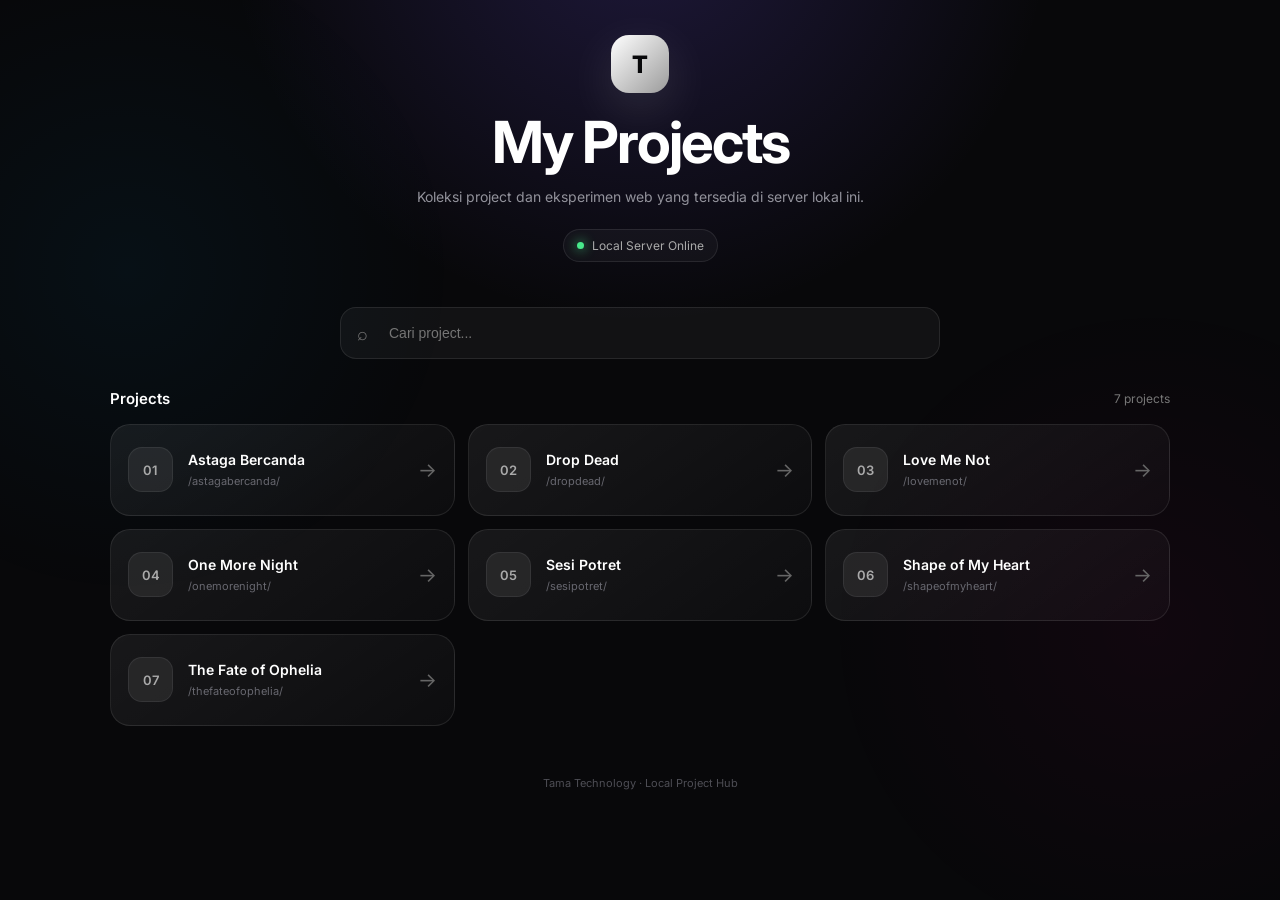
==== index.html @ e03304a5 "first" ====
<!DOCTYPE html>
<html lang="id">
<head>
  <meta charset="UTF-8">
  <meta name="viewport" content="width=device-width, initial-scale=1.0">

  <title>Tama Projects</title>

  <meta name="theme-color" content="#08080a">

  <style>
    @import url('https://fonts.googleapis.com/css2?family=Inter:wght@400;500;600;700;800&display=swap');

    * {
      margin: 0;
      padding: 0;
      box-sizing: border-box;
    }

    :root {
      --bg: #08080a;
      --card: rgba(255,255,255,.055);
      --border: rgba(255,255,255,.09);
      --text: #fff;
      --muted: #92929b;
    }

    body {
      min-height: 100vh;
      font-family: "Inter", sans-serif;
      color: var(--text);
      background:
        radial-gradient(
          circle at 50% -10%,
          rgba(120, 90, 255, .20),
          transparent 35%
        ),
        var(--bg);
      overflow-x: hidden;
    }

    /* Ambient background */
    body::before {
      content: "";
      position: fixed;
      inset: 0;
      pointer-events: none;
      background:
        radial-gradient(
          circle at 10% 30%,
          rgba(0, 180, 255, .05),
          transparent 25%
        ),
        radial-gradient(
          circle at 90% 70%,
          rgba(255, 0, 150, .04),
          transparent 25%
        );
      z-index: -1;
    }

    .container {
      width: min(1100px, 100%);
      margin: auto;
      padding: 35px 20px 50px;
    }

    /* Header */
    header {
      text-align: center;
      margin-bottom: 45px;
      animation: fadeUp .7s ease both;
    }

    .logo {
      width: 58px;
      height: 58px;
      margin: 0 auto 20px;

      display: grid;
      place-items: center;

      border-radius: 18px;

      background:
        linear-gradient(
          135deg,
          #ffffff,
          #9b9b9b
        );

      color: #08080a;

      font-size: 24px;
      font-weight: 800;

      box-shadow:
        0 15px 50px rgba(255,255,255,.12);
    }

    h1 {
      font-size: clamp(32px, 7vw, 58px);
      letter-spacing: -2px;
      line-height: 1;
      margin-bottom: 14px;
    }

    .subtitle {
      color: var(--muted);
      font-size: 14px;
      line-height: 1.7;
    }

    .status {
      display: inline-flex;
      align-items: center;
      gap: 8px;

      margin-top: 20px;
      padding: 8px 13px;

      border: 1px solid var(--border);
      border-radius: 100px;

      background: rgba(255,255,255,.035);

      color: #aaa;
      font-size: 12px;
    }

    .status-dot {
      width: 7px;
      height: 7px;
      border-radius: 50%;
      background: #48e88b;
      box-shadow: 0 0 12px #48e88b;
    }

    /* Search */
    .search-wrapper {
      max-width: 600px;
      margin: 0 auto 30px;
      animation: fadeUp .7s .1s ease both;
    }

    .search {
      width: 100%;
      height: 52px;

      border: 1px solid var(--border);
      border-radius: 16px;

      outline: none;

      padding: 0 18px 0 48px;

      color: white;
      background: rgba(255,255,255,.045);

      font-size: 14px;

      transition: .25s;
    }

    .search:focus {
      border-color: rgba(255,255,255,.25);
      background: rgba(255,255,255,.065);
      box-shadow: 0 0 30px rgba(255,255,255,.04);
    }

    .search-box {
      position: relative;
    }

    .search-icon {
      position: absolute;
      left: 17px;
      top: 50%;
      transform: translateY(-50%);

      color: #777;
      font-size: 18px;
    }

    /* Projects */
    .section-title {
      display: flex;
      align-items: center;
      justify-content: space-between;

      margin-bottom: 16px;

      animation: fadeUp .7s .15s ease both;
    }

    .section-title h2 {
      font-size: 15px;
      font-weight: 600;
    }

    .count {
      color: #777;
      font-size: 12px;
    }

    .projects {
      display: grid;
      grid-template-columns: repeat(2, 1fr);
      gap: 13px;
    }

    .project {
      position: relative;

      display: flex;
      align-items: center;
      gap: 15px;

      padding: 17px;

      min-height: 92px;

      text-decoration: none;
      color: white;

      border: 1px solid var(--border);
      border-radius: 20px;

      background:
        linear-gradient(
          145deg,
          rgba(255,255,255,.065),
          rgba(255,255,255,.025)
        );

      overflow: hidden;

      transition:
        transform .25s ease,
        border-color .25s ease,
        background .25s ease,
        box-shadow .25s ease;

      animation: fadeUp .6s ease both;
    }

    .project::before {
      content: "";

      position: absolute;
      inset: 0;

      background:
        radial-gradient(
          circle at 0% 0%,
          rgba(255,255,255,.09),
          transparent 35%
        );

      opacity: 0;
      transition: .3s;
    }

    .project:hover {
      transform: translateY(-4px);

      border-color: rgba(255,255,255,.2);

      background:
        linear-gradient(
          145deg,
          rgba(255,255,255,.09),
          rgba(255,255,255,.04)
        );

      box-shadow:
        0 15px 40px rgba(0,0,0,.35);
    }

    .project:hover::before {
      opacity: 1;
    }

    .project:active {
      transform: scale(.98);
    }

    .number {
      position: relative;
      z-index: 1;

      min-width: 45px;
      height: 45px;

      display: grid;
      place-items: center;

      border-radius: 14px;

      background: rgba(255,255,255,.07);
      border: 1px solid rgba(255,255,255,.07);

      color: #aaa;

      font-size: 13px;
      font-weight: 600;
    }

    .info {
      position: relative;
      z-index: 1;

      min-width: 0;
      flex: 1;
    }

    .name {
      font-size: 14px;
      font-weight: 600;

      white-space: nowrap;
      overflow: hidden;
      text-overflow: ellipsis;

      margin-bottom: 6px;
    }

    .path {
      color: #686870;
      font-size: 11px;
    }

    .arrow {
      position: relative;
      z-index: 1;

      color: #666;
      font-size: 20px;

      transition: .25s;
    }

    .project:hover .arrow {
      color: white;
      transform: translateX(4px);
    }

    /* Empty */
    .empty {
      display: none;
      text-align: center;
      padding: 50px 20px;
      color: #666;
      font-size: 14px;
    }

    /* Footer */
    footer {
      text-align: center;
      margin-top: 50px;
      color: #4e4e55;
      font-size: 11px;
    }

    /* Animation */
    @keyframes fadeUp {
      from {
        opacity: 0;
        transform: translateY(15px);
      }

      to {
        opacity: 1;
        transform: translateY(0);
      }
    }

    /* Mobile */
    @media (max-width: 600px) {

      .container {
        padding: 28px 15px 40px;
      }

      header {
        margin-bottom: 32px;
      }

      h1 {
        letter-spacing: -1.5px;
      }

      .projects {
        grid-template-columns: 1fr;
      }

      .project {
        min-height: 84px;
      }
    }

    /* Desktop */
    @media (min-width: 900px) {
      .projects {
        grid-template-columns: repeat(3, 1fr);
      }
    }
  </style>
</head>

<body>

  <main class="container">

    <header>

      <div class="logo">
        T
      </div>

      <h1>My Projects</h1>

      <p class="subtitle">
        Koleksi project dan eksperimen web yang tersedia
        di server lokal ini.
      </p>

      <div class="status">
        <span class="status-dot"></span>
        Local Server Online
      </div>

    </header>


    <div class="search-wrapper">

      <div class="search-box">

        <span class="search-icon">⌕</span>

        <input
          id="search"
          class="search"
          type="search"
          placeholder="Cari project..."
          autocomplete="off"
        >

      </div>

    </div>


    <div class="section-title">

      <h2>Projects</h2>

      <span
        id="count"
        class="count"
      >
        7 projects
      </span>

    </div>


    <section
      id="projects"
      class="projects"
    >

      <a
        class="project"
        href="./astagabercanda/"
        data-name="astagabercanda"
      >
        <div class="number">01</div>

        <div class="info">
          <div class="name">
            Astaga Bercanda
          </div>

          <div class="path">
            /astagabercanda/
          </div>
        </div>

        <div class="arrow">
          →
        </div>
      </a>


      <a
        class="project"
        href="./dropdead/"
        data-name="dropdead"
      >
        <div class="number">02</div>

        <div class="info">
          <div class="name">
            Drop Dead
          </div>

          <div class="path">
            /dropdead/
          </div>
        </div>

        <div class="arrow">
          →
        </div>
      </a>


      <a
        class="project"
        href="./lovemenot/"
        data-name="lovemenot"
      >
        <div class="number">03</div>

        <div class="info">
          <div class="name">
            Love Me Not
          </div>

          <div class="path">
            /lovemenot/
          </div>
        </div>

        <div class="arrow">
          →
        </div>
      </a>


      <a
        class="project"
        href="./onemorenight/"
        data-name="onemorenight"
      >
        <div class="number">04</div>

        <div class="info">
          <div class="name">
            One More Night
          </div>

          <div class="path">
            /onemorenight/
          </div>
        </div>

        <div class="arrow">
          →
        </div>
      </a>


      <a
        class="project"
        href="./sesipotret/"
        data-name="sesipotret"
      >
        <div class="number">05</div>

        <div class="info">
          <div class="name">
            Sesi Potret
          </div>

          <div class="path">
            /sesipotret/
          </div>
        </div>

        <div class="arrow">
          →
        </div>
      </a>


      <a
        class="project"
        href="./shapeofmyheart/"
        data-name="shapeofmyheart"
      >
        <div class="number">06</div>

        <div class="info">
          <div class="name">
            Shape of My Heart
          </div>

          <div class="path">
            /shapeofmyheart/
          </div>
        </div>

        <div class="arrow">
          →
        </div>
      </a>


      <a
        class="project"
        href="./thefateofophelia/"
        data-name="thefateofophelia"
      >
        <div class="number">07</div>

        <div class="info">
          <div class="name">
            The Fate of Ophelia
          </div>

          <div class="path">
            /thefateofophelia/
          </div>
        </div>

        <div class="arrow">
          →
        </div>
      </a>

    </section>


    <div
      id="empty"
      class="empty"
    >
      Project tidak ditemukan.
    </div>


    <footer>
      Tama Technology · Local Project Hub
    </footer>

  </main>


  <script>
    const search = document.getElementById("search");
    const projects = [...document.querySelectorAll(".project")];
    const count = document.getElementById("count");
    const empty = document.getElementById("empty");

    search.addEventListener("input", () => {

      const keyword = search.value
        .toLowerCase()
        .trim();

      let visible = 0;

      projects.forEach(project => {

        const name =
          project.dataset.name.toLowerCase();

        const show =
          name.includes(keyword);

        project.style.display =
          show ? "flex" : "none";

        if (show) visible++;

      });

      count.textContent =
        `${visible} project${visible !== 1 ? "s" : ""}`;

      empty.style.display =
        visible === 0 ? "block" : "none";

    });
  </script>

</body>
</html>
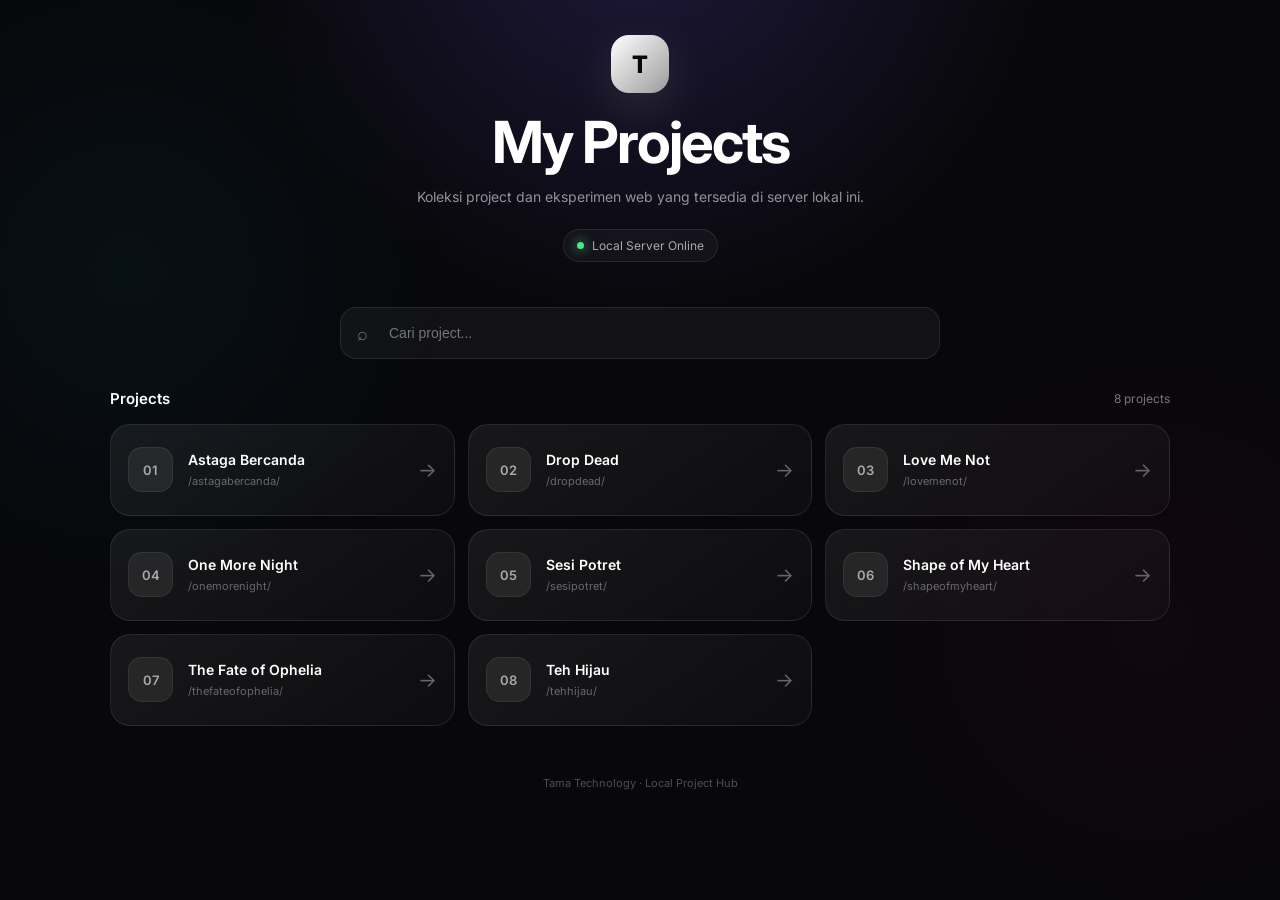
==== commit cd0c56e4: "add 1 song" ====
--- a/index.html
+++ b/index.html
@@ -460,7 +460,7 @@
         id="count"
         class="count"
       >
-        7 projects
+        8 projects
       </span>
 
     </div>
@@ -631,6 +631,28 @@
         </div>
       </a>
 
+     <a
+       class="project"
+       href="./tehhijau/"
+       data-name="tehhijau"
+     >
+        <div class="number">08</div>
+
+        <div class="info">
+          <div class="name">
+            Teh Hijau
+          </div>
+
+          <div class="path">
+            /tehhijau/
+          </div>
+        </div>
+
+        <div class="arrow">
+          →
+        </div>
+      </a>
+
     </section>
 
 
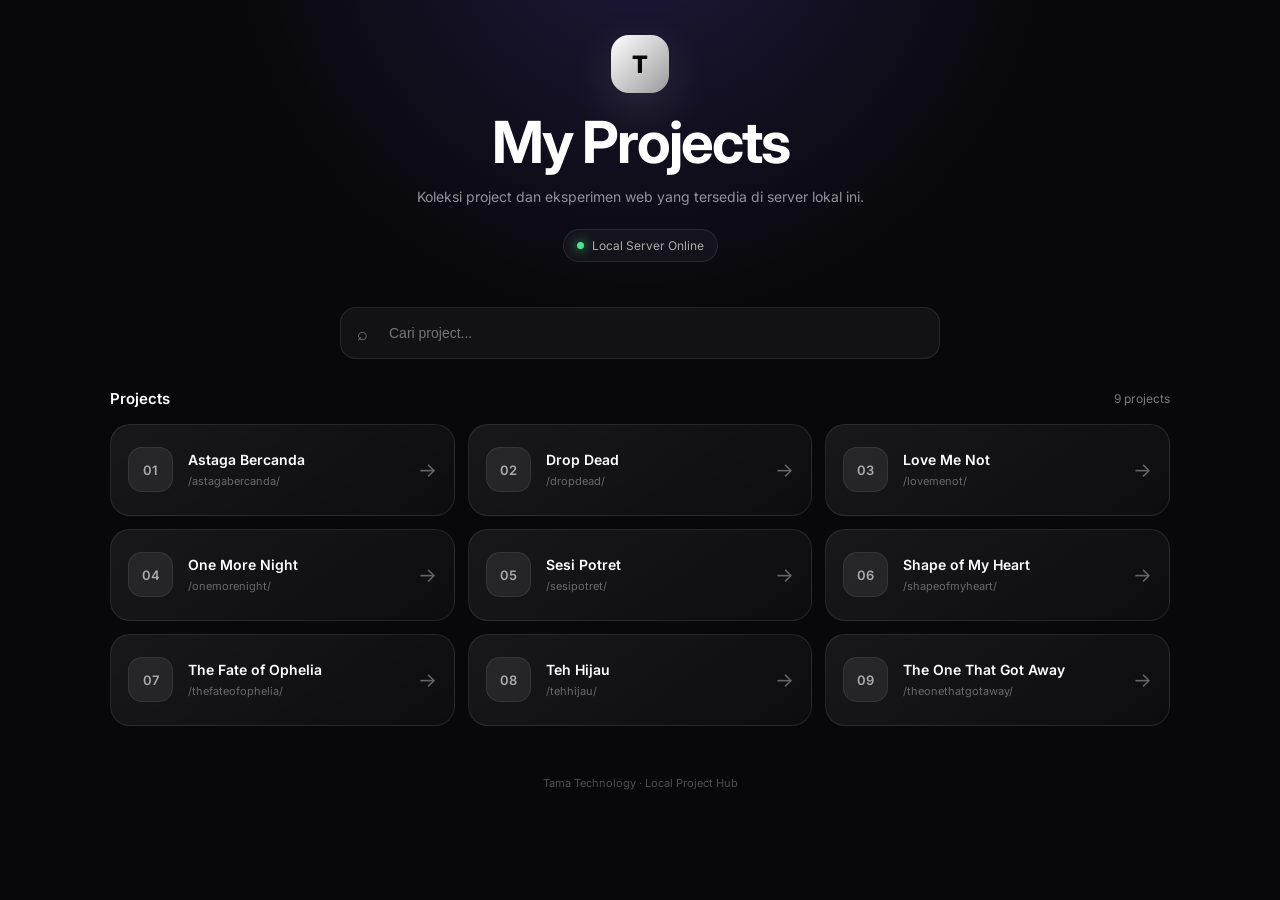
==== commit e116417a: "updat" ====
--- a/index.html
+++ b/index.html
@@ -42,8 +42,8 @@
     /* Ambient background */
     body::before {
       content: "";
-      position: fixed;
-      inset: 0;
+ 0     position: fixed;
+0      inset: 0;
       pointer-events: none;
       background:
         radial-gradient(
@@ -460,7 +460,7 @@
         id="count"
         class="count"
       >
-        8 projects
+        9 projects
       </span>
 
     </div>
@@ -653,6 +653,30 @@
         </div>
       </a>
 
+     <a
+       class="project"
+       href="./theonethatgotaway/"
+       data-name="theonethatgotaway"
+     >
+        <div class="number">09</div>
+
+        <div class="info">
+          <div class="name">
+            The One That Got Away
+          </div>
+
+          <div class="path">
+            /theonethatgotaway/
+          </div>
+        </div>
+
+        <div class="arrow">
+          →
+        </div>
+      </a>
+
+
+
     </section>
 
 
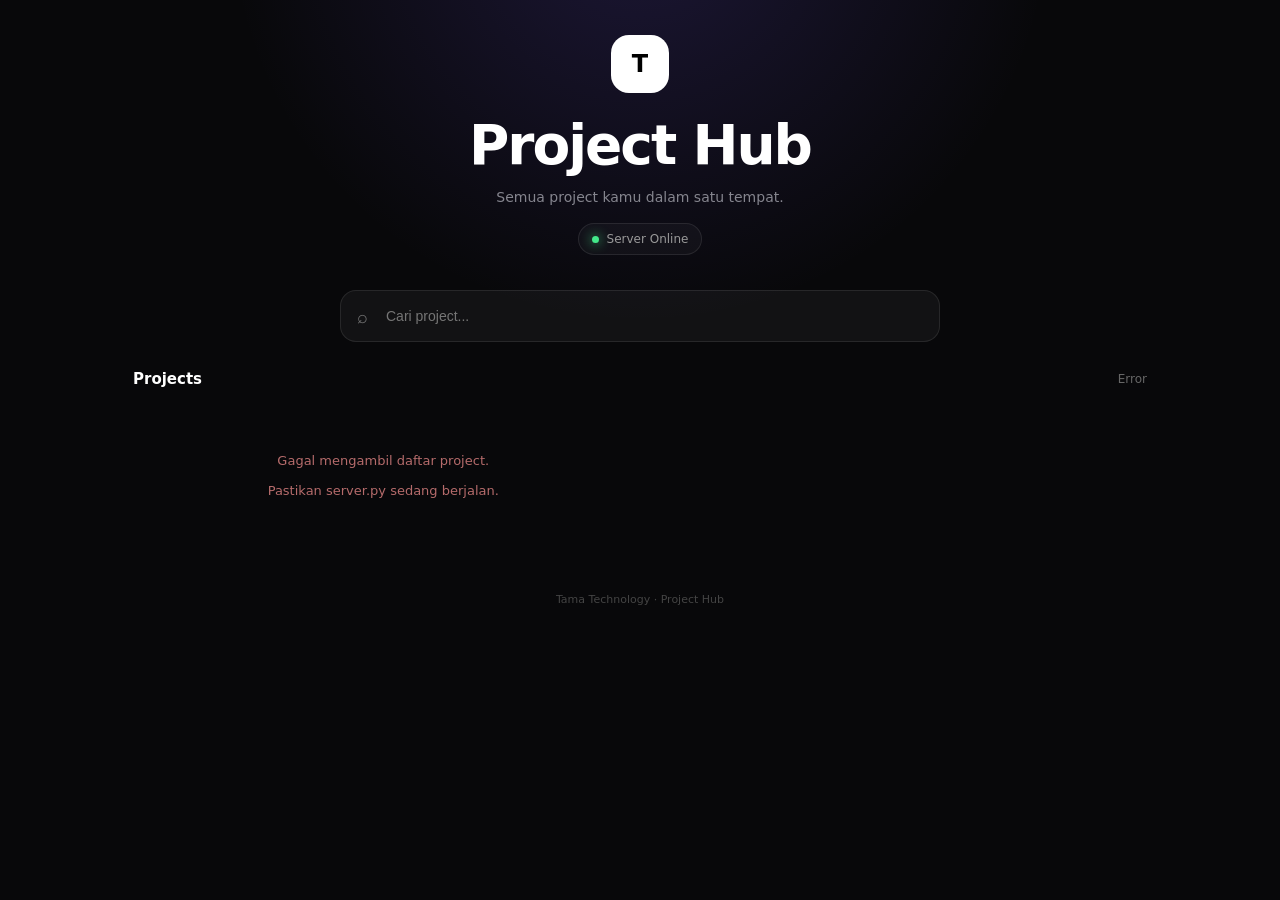
==== commit a9a2707b: "Big Update" ====
--- a/index.html
+++ b/index.html
@@ -1,20 +1,28 @@
 <!DOCTYPE html>
 <html lang="id">
+
 <head>
+
   <meta charset="UTF-8">
-  <meta name="viewport" content="width=device-width, initial-scale=1.0">
-
-  <title>Tama Projects</title>
-
-  <meta name="theme-color" content="#08080a">
+
+  <meta
+    name="viewport"
+    content="width=device-width, initial-scale=1.0"
+  >
+
+  <title>Tama Project Hub</title>
+
+  <meta
+    name="theme-color"
+    content="#08080a"
+  >
 
   <style>
-    @import url('https://fonts.googleapis.com/css2?family=Inter:wght@400;500;600;700;800&display=swap');
 
     * {
+      box-sizing: border-box;
       margin: 0;
       padding: 0;
-      box-sizing: border-box;
     }
 
     :root {
@@ -22,93 +30,70 @@
       --card: rgba(255,255,255,.055);
       --border: rgba(255,255,255,.09);
       --text: #fff;
-      --muted: #92929b;
+      --muted: #85858e;
     }
 
     body {
       min-height: 100vh;
-      font-family: "Inter", sans-serif;
+
+      font-family:
+        Inter,
+        system-ui,
+        -apple-system,
+        sans-serif;
+
       color: var(--text);
+
       background:
         radial-gradient(
           circle at 50% -10%,
-          rgba(120, 90, 255, .20),
+          rgba(120,90,255,.18),
           transparent 35%
         ),
         var(--bg);
-      overflow-x: hidden;
-    }
-
-    /* Ambient background */
-    body::before {
-      content: "";
- 0     position: fixed;
-0      inset: 0;
-      pointer-events: none;
-      background:
-        radial-gradient(
-          circle at 10% 30%,
-          rgba(0, 180, 255, .05),
-          transparent 25%
-        ),
-        radial-gradient(
-          circle at 90% 70%,
-          rgba(255, 0, 150, .04),
-          transparent 25%
-        );
-      z-index: -1;
     }
 
     .container {
-      width: min(1100px, 100%);
+      width: min(1050px, 100%);
       margin: auto;
-      padding: 35px 20px 50px;
-    }
-
-    /* Header */
+      padding: 35px 18px 50px;
+    }
+
     header {
       text-align: center;
-      margin-bottom: 45px;
-      animation: fadeUp .7s ease both;
+      margin-bottom: 35px;
     }
 
     .logo {
       width: 58px;
       height: 58px;
-      margin: 0 auto 20px;
+
+      margin: auto;
+      margin-bottom: 20px;
 
       display: grid;
       place-items: center;
 
       border-radius: 18px;
 
-      background:
-        linear-gradient(
-          135deg,
-          #ffffff,
-          #9b9b9b
-        );
-
-      color: #08080a;
+      background: white;
+      color: black;
 
       font-size: 24px;
       font-weight: 800;
-
-      box-shadow:
-        0 15px 50px rgba(255,255,255,.12);
     }
 
     h1 {
-      font-size: clamp(32px, 7vw, 58px);
+      font-size: clamp(32px, 8vw, 55px);
       letter-spacing: -2px;
-      line-height: 1;
-      margin-bottom: 14px;
     }
 
     .subtitle {
+      margin-top: 12px;
+
       color: var(--muted);
+
       font-size: 14px;
-      line-height: 1.7;
     }
 
     .status {
@@ -116,90 +101,85 @@
       align-items: center;
       gap: 8px;
 
-      margin-top: 20px;
+      margin-top: 18px;
       padding: 8px 13px;
 
       border: 1px solid var(--border);
-      border-radius: 100px;
-
-      background: rgba(255,255,255,.035);
-
-      color: #aaa;
+      border-radius: 50px;
+
+      background: rgba(255,255,255,.03);
+
+      color: #999;
       font-size: 12px;
     }
 
-    .status-dot {
+    .dot {
       width: 7px;
       height: 7px;
+
       border-radius: 50%;
-      background: #48e88b;
-      box-shadow: 0 0 12px #48e88b;
-    }
-
-    /* Search */
-    .search-wrapper {
+
+      background: #43e88a;
+
+      box-shadow:
+        0 0 12px #43e88a;
+    }
+
+    .search {
+      position: relative;
+
       max-width: 600px;
-      margin: 0 auto 30px;
-      animation: fadeUp .7s .1s ease both;
-    }
-
-    .search {
+      margin: auto;
+    }
+
+    .search input {
       width: 100%;
       height: 52px;
 
-      border: 1px solid var(--border);
+      padding: 0 18px 0 45px;
+
+      border:
+        1px solid var(--border);
+
       border-radius: 16px;
 
       outline: none;
 
-      padding: 0 18px 0 48px;
-
       color: white;
-      background: rgba(255,255,255,.045);
+
+      background:
+        rgba(255,255,255,.045);
 
       font-size: 14px;
-
-      transition: .25s;
-    }
-
-    .search:focus {
-      border-color: rgba(255,255,255,.25);
-      background: rgba(255,255,255,.065);
-      box-shadow: 0 0 30px rgba(255,255,255,.04);
-    }
-
-    .search-box {
-      position: relative;
-    }
-
-    .search-icon {
+    }
+
+    .search span {
       position: absolute;
+
       left: 17px;
       top: 50%;
+
       transform: translateY(-50%);
 
       color: #777;
+
       font-size: 18px;
     }
 
-    /* Projects */
-    .section-title {
+    .section {
       display: flex;
+      justify-content: space-between;
       align-items: center;
-      justify-content: space-between;
-
-      margin-bottom: 16px;
-
-      animation: fadeUp .7s .15s ease both;
-    }
-
-    .section-title h2 {
+
+      margin: 28px 0 15px;
+    }
+
+    .section h2 {
       font-size: 15px;
-      font-weight: 600;
-    }
-
-    .count {
-      color: #777;
+    }
+
+    #count {
+      color: #666;
       font-size: 12px;
     }
 
@@ -210,21 +190,21 @@
     }
 
     .project {
-      position: relative;
-
       display: flex;
       align-items: center;
-      gap: 15px;
-
-      padding: 17px;
-
-      min-height: 92px;
-
+      gap: 14px;
+
+      min-height: 88px;
+
+      padding: 15px;
+
+      color: white;
       text-decoration: none;
-      color: white;
-
-      border: 1px solid var(--border);
-      border-radius: 20px;
+
+      border:
+        1px solid var(--border);
+
+      border-radius: 19px;
 
       background:
         linear-gradient(
@@ -233,83 +213,43 @@
           rgba(255,255,255,.025)
         );
 
-      overflow: hidden;
-
-      transition:
-        transform .25s ease,
-        border-color .25s ease,
-        background .25s ease,
-        box-shadow .25s ease;
-
-      animation: fadeUp .6s ease both;
-    }
-
-    .project::before {
-      content: "";
-
-      position: absolute;
-      inset: 0;
-
-      background:
-        radial-gradient(
-          circle at 0% 0%,
-          rgba(255,255,255,.09),
-          transparent 35%
-        );
-
-      opacity: 0;
-      transition: .3s;
+      transition: .25s;
     }
 
     .project:hover {
       transform: translateY(-4px);
 
-      border-color: rgba(255,255,255,.2);
+      border-color:
+        rgba(255,255,255,.2);
 
       background:
-        linear-gradient(
-          145deg,
-          rgba(255,255,255,.09),
-          rgba(255,255,255,.04)
-        );
+        rgba(255,255,255,.08);
 
       box-shadow:
         0 15px 40px rgba(0,0,0,.35);
     }
 
-    .project:hover::before {
-      opacity: 1;
-    }
-
-    .project:active {
-      transform: scale(.98);
-    }
-
     .number {
-      position: relative;
-      z-index: 1;
-
-      min-width: 45px;
+      width: 45px;
       height: 45px;
+
+      flex-shrink: 0;
 
       display: grid;
       place-items: center;
 
       border-radius: 14px;
 
-      background: rgba(255,255,255,.07);
-      border: 1px solid rgba(255,255,255,.07);
+      background:
+        rgba(255,255,255,.07);
 
       color: #aaa;
 
-      font-size: 13px;
+      font-size: 12px;
       font-weight: 600;
     }
 
     .info {
-      position: relative;
-      z-index: 1;
-
       min-width: 0;
       flex: 1;
     }
@@ -321,19 +261,18 @@
       white-space: nowrap;
       overflow: hidden;
       text-overflow: ellipsis;
-
-      margin-bottom: 6px;
     }
 
     .path {
-      color: #686870;
-      font-size: 11px;
+      margin-top: 6px;
+
+      color: #66666e;
+
+      font-family: monospace;
+      font-size: 10px;
     }
 
     .arrow {
-      position: relative;
-      z-index: 1;
-
       color: #666;
       font-size: 20px;
 
@@ -345,67 +284,49 @@
       transform: translateX(4px);
     }
 
-    /* Empty */
-    .empty {
-      display: none;
+    .loading,
+    .empty,
+    .error {
+      padding: 50px 20px;
+
       text-align: center;
-      padding: 50px 20px;
+
       color: #666;
-      font-size: 14px;
-    }
-
-    /* Footer */
+      font-size: 13px;
+    }
+
+    .error {
+      color: #b56b6b;
+    }
+
     footer {
+      margin-top: 45px;
+
       text-align: center;
-      margin-top: 50px;
-      color: #4e4e55;
+
+      color: #444;
+
       font-size: 11px;
     }
 
-    /* Animation */
-    @keyframes fadeUp {
-      from {
-        opacity: 0;
-        transform: translateY(15px);
+    @media (max-width: 650px) {
+
+      .container {
+        padding: 28px 14px;
       }
 
-      to {
-        opacity: 1;
-        transform: translateY(0);
-      }
-    }
-
-    /* Mobile */
-    @media (max-width: 600px) {
-
-      .container {
-        padding: 28px 15px 40px;
-      }
-
-      header {
-        margin-bottom: 32px;
+      .projects {
+        grid-template-columns: 1fr;
       }
 
       h1 {
         letter-spacing: -1.5px;
       }
 
-      .projects {
-        grid-template-columns: 1fr;
-      }
-
-      .project {
-        min-height: 84px;
-      }
-    }
-
-    /* Desktop */
-    @media (min-width: 900px) {
-      .projects {
-        grid-template-columns: repeat(3, 1fr);
-      }
-    }
+    }
+
   </style>
+
 </head>
 
 <body>
@@ -418,49 +339,44 @@
         T
       </div>
 
-      <h1>My Projects</h1>
+      <h1>
+        Project Hub
+      </h1>
 
       <p class="subtitle">
-        Koleksi project dan eksperimen web yang tersedia
-        di server lokal ini.
+        Semua project kamu dalam satu tempat.
       </p>
 
       <div class="status">
-        <span class="status-dot"></span>
-        Local Server Online
+        <span class="dot"></span>
+        Server Online
       </div>
 
     </header>
 
 
-    <div class="search-wrapper">
-
-      <div class="search-box">
-
-        <span class="search-icon">⌕</span>
-
-        <input
-          id="search"
-          class="search"
-          type="search"
-          placeholder="Cari project..."
-          autocomplete="off"
-        >
-
-      </div>
+    <div class="search">
+
+      <span>⌕</span>
+
+      <input
+        id="search"
+        type="search"
+        placeholder="Cari project..."
+        autocomplete="off"
+      >
 
     </div>
 
 
-    <div class="section-title">
-
-      <h2>Projects</h2>
-
-      <span
-        id="count"
-        class="count"
-      >
-        9 projects
+    <div class="section">
+
+      <h2>
+        Projects
+      </h2>
+
+      <span id="count">
+        Loading...
       </span>
 
     </div>
@@ -471,267 +387,175 @@
       class="projects"
     >
 
-      <a
-        class="project"
-        href="./astagabercanda/"
-        data-name="astagabercanda"
-      >
-        <div class="number">01</div>
-
-        <div class="info">
-          <div class="name">
-            Astaga Bercanda
+      <div class="loading">
+        Memuat project...
+      </div>
+
+    </section>
+
+
+    <footer>
+      Tama Technology · Project Hub
+    </footer>
+
+  </main>
+
+
+  <script>
+
+    const projectContainer =
+      document.getElementById("projects");
+
+    const search =
+      document.getElementById("search");
+
+    const count =
+      document.getElementById("count");
+
+
+    let projects = [];
+
+
+    async function loadProjects() {
+
+      try {
+
+        const response =
+          await fetch("/api/projects");
+
+        if (!response.ok) {
+          throw new Error(
+            "API error"
+          );
+        }
+
+        const data =
+          await response.json();
+
+        projects =
+          data.projects || [];
+
+        render(projects);
+
+      } catch (error) {
+
+        console.error(error);
+
+        projectContainer.innerHTML = `
+          <div class="error">
+            Gagal mengambil daftar project.
+            <br><br>
+            Pastikan server.py sedang berjalan.
           </div>
-
-          <div class="path">
-            /astagabercanda/
+        `;
+
+        count.textContent =
+          "Error";
+      }
+
+    }
+
+
+    function render(list) {
+
+      count.textContent =
+        `${list.length} project` +
+        (list.length !== 1 ? "s" : "");
+
+
+      if (!list.length) {
+
+        projectContainer.innerHTML = `
+          <div class="empty">
+            Belum ada project.
           </div>
-        </div>
-
-        <div class="arrow">
-          →
-        </div>
-      </a>
-
-
-      <a
-        class="project"
-        href="./dropdead/"
-        data-name="dropdead"
-      >
-        <div class="number">02</div>
-
-        <div class="info">
-          <div class="name">
-            Drop Dead
-          </div>
-
-          <div class="path">
-            /dropdead/
-          </div>
-        </div>
-
-        <div class="arrow">
-          →
-        </div>
-      </a>
-
-
-      <a
-        class="project"
-        href="./lovemenot/"
-        data-name="lovemenot"
-      >
-        <div class="number">03</div>
-
-        <div class="info">
-          <div class="name">
-            Love Me Not
-          </div>
-
-          <div class="path">
-            /lovemenot/
-          </div>
-        </div>
-
-        <div class="arrow">
-          →
-        </div>
-      </a>
-
-
-      <a
-        class="project"
-        href="./onemorenight/"
-        data-name="onemorenight"
-      >
-        <div class="number">04</div>
-
-        <div class="info">
-          <div class="name">
-            One More Night
-          </div>
-
-          <div class="path">
-            /onemorenight/
-          </div>
-        </div>
-
-        <div class="arrow">
-          →
-        </div>
-      </a>
-
-
-      <a
-        class="project"
-        href="./sesipotret/"
-        data-name="sesipotret"
-      >
-        <div class="number">05</div>
-
-        <div class="info">
-          <div class="name">
-            Sesi Potret
-          </div>
-
-          <div class="path">
-            /sesipotret/
-          </div>
-        </div>
-
-        <div class="arrow">
-          →
-        </div>
-      </a>
-
-
-      <a
-        class="project"
-        href="./shapeofmyheart/"
-        data-name="shapeofmyheart"
-      >
-        <div class="number">06</div>
-
-        <div class="info">
-          <div class="name">
-            Shape of My Heart
-          </div>
-
-          <div class="path">
-            /shapeofmyheart/
-          </div>
-        </div>
-
-        <div class="arrow">
-          →
-        </div>
-      </a>
-
-
-      <a
-        class="project"
-        href="./thefateofophelia/"
-        data-name="thefateofophelia"
-      >
-        <div class="number">07</div>
-
-        <div class="info">
-          <div class="name">
-            The Fate of Ophelia
-          </div>
-
-          <div class="path">
-            /thefateofophelia/
-          </div>
-        </div>
-
-        <div class="arrow">
-          →
-        </div>
-      </a>
-
-     <a
-       class="project"
-       href="./tehhijau/"
-       data-name="tehhijau"
-     >
-        <div class="number">08</div>
-
-        <div class="info">
-          <div class="name">
-            Teh Hijau
-          </div>
-
-          <div class="path">
-            /tehhijau/
-          </div>
-        </div>
-
-        <div class="arrow">
-          →
-        </div>
-      </a>
-
-     <a
-       class="project"
-       href="./theonethatgotaway/"
-       data-name="theonethatgotaway"
-     >
-        <div class="number">09</div>
-
-        <div class="info">
-          <div class="name">
-            The One That Got Away
-          </div>
-
-          <div class="path">
-            /theonethatgotaway/
-          </div>
-        </div>
-
-        <div class="arrow">
-          →
-        </div>
-      </a>
-
-
-
-    </section>
-
-
-    <div
-      id="empty"
-      class="empty"
-    >
-      Project tidak ditemukan.
-    </div>
-
-
-    <footer>
-      Tama Technology · Local Project Hub
-    </footer>
-
-  </main>
-
-
-  <script>
-    const search = document.getElementById("search");
-    const projects = [...document.querySelectorAll(".project")];
-    const count = document.getElementById("count");
-    const empty = document.getElementById("empty");
-
-    search.addEventListener("input", () => {
-
-      const keyword = search.value
-        .toLowerCase()
-        .trim();
-
-      let visible = 0;
-
-      projects.forEach(project => {
-
-        const name =
-          project.dataset.name.toLowerCase();
-
-        const show =
-          name.includes(keyword);
-
-        project.style.display =
-          show ? "flex" : "none";
-
-        if (show) visible++;
-
-      });
-
-      count.textContent =
-        `${visible} project${visible !== 1 ? "s" : ""}`;
-
-      empty.style.display =
-        visible === 0 ? "block" : "none";
-
-    });
+        `;
+
+        return;
+      }
+
+
+      projectContainer.innerHTML =
+        list.map((project, index) => {
+
+          const number =
+            String(index + 1)
+              .padStart(2, "0");
+
+          return `
+
+            <a
+              class="project"
+              href="${project.url}"
+            >
+
+              <div class="number">
+                ${number}
+              </div>
+
+              <div class="info">
+
+                <div class="name">
+                  ${escapeHTML(project.title)}
+                </div>
+
+                <div class="path">
+                  ${escapeHTML(project.path)}
+                </div>
+
+              </div>
+
+              <div class="arrow">
+                →
+              </div>
+
+            </a>
+
+          `;
+
+        }).join("");
+
+    }
+
+
+    search.addEventListener(
+      "input",
+      () => {
+
+        const keyword =
+          search.value
+            .toLowerCase()
+            .trim();
+
+        const filtered =
+          projects.filter(project =>
+            project.name
+              .toLowerCase()
+              .includes(keyword)
+          );
+
+        render(filtered);
+
+      }
+    );
+
+
+    function escapeHTML(value) {
+
+      return String(value)
+        .replaceAll("&", "&amp;")
+        .replaceAll("<", "&lt;")
+        .replaceAll(">", "&gt;")
+        .replaceAll('"', "&quot;")
+        .replaceAll("'", "&#039;");
+
+    }
+
+
+    loadProjects();
+
   </script>
 
 </body>
+
 </html>
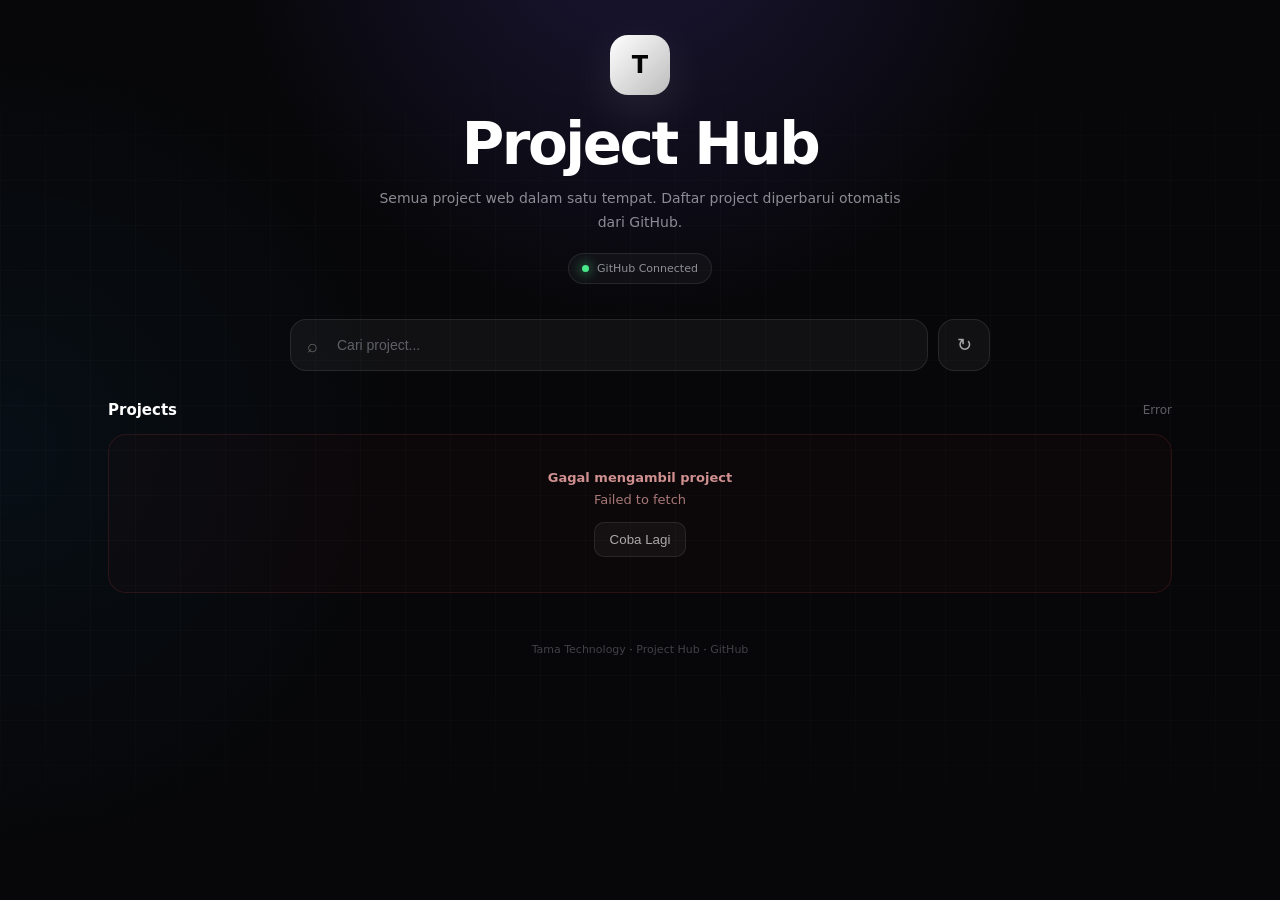
==== commit 1965b94f: "Update" ====
--- a/index.html
+++ b/index.html
@@ -1,8 +1,6 @@
 <!DOCTYPE html>
 <html lang="id">
-
 <head>
-
   <meta charset="UTF-8">
 
   <meta
@@ -17,20 +15,35 @@
     content="#08080a"
   >
 
+  <meta
+    name="description"
+    content="Tama Project Hub - Collection of web projects"
+  >
+
   <style>
 
     * {
-      box-sizing: border-box;
       margin: 0;
       padding: 0;
+      box-sizing: border-box;
     }
 
     :root {
-      --bg: #08080a;
+      --bg: #070709;
       --card: rgba(255,255,255,.055);
+      --card-hover: rgba(255,255,255,.085);
       --border: rgba(255,255,255,.09);
-      --text: #fff;
-      --muted: #85858e;
+      --border-hover: rgba(255,255,255,.2);
+
+      --text: #ffffff;
+      --muted: #8b8b94;
+      --muted-2: #5e5e66;
+
+      --success: #48e88b;
+    }
+
+    html {
+      scroll-behavior: smooth;
     }
 
     body {
@@ -38,8 +51,11 @@
 
       font-family:
         Inter,
+        ui-sans-serif,
         system-ui,
         -apple-system,
+        BlinkMacSystemFont,
+        "Segoe UI",
         sans-serif;
 
       color: var(--text);
@@ -47,96 +63,220 @@
       background:
         radial-gradient(
           circle at 50% -10%,
-          rgba(120,90,255,.18),
+          rgba(120, 90, 255, .18),
           transparent 35%
         ),
+        radial-gradient(
+          circle at 0% 50%,
+          rgba(0, 160, 255, .05),
+          transparent 30%
+        ),
         var(--bg);
-    }
+
+      overflow-x: hidden;
+    }
+
+    /* =========================
+       BACKGROUND
+    ========================= */
+
+    body::before {
+      content: "";
+
+      position: fixed;
+      inset: 0;
+
+      pointer-events: none;
+
+      background-image:
+        linear-gradient(
+          rgba(255,255,255,.018) 1px,
+          transparent 1px
+        ),
+        linear-gradient(
+          90deg,
+          rgba(255,255,255,.018) 1px,
+          transparent 1px
+        );
+
+      background-size: 45px 45px;
+
+      mask-image:
+        linear-gradient(
+          to bottom,
+          transparent,
+          black 25%,
+          black 75%,
+          transparent
+        );
+
+      z-index: -1;
+    }
+
+    /* =========================
+       CONTAINER
+    ========================= */
 
     .container {
-      width: min(1050px, 100%);
+      width: min(1100px, 100%);
+
       margin: auto;
-      padding: 35px 18px 50px;
-    }
+
+      padding:
+        35px 18px 50px;
+    }
+
+    /* =========================
+       HEADER
+    ========================= */
 
     header {
       text-align: center;
+
       margin-bottom: 35px;
+
+      animation:
+        fadeUp .7s ease both;
     }
 
     .logo {
-      width: 58px;
-      height: 58px;
-
-      margin: auto;
-      margin-bottom: 20px;
+      width: 60px;
+      height: 60px;
+
+      margin:
+        0 auto 20px;
 
       display: grid;
       place-items: center;
 
       border-radius: 18px;
 
-      background: white;
-      color: black;
+      color: #050505;
+
+      background:
+        linear-gradient(
+          135deg,
+          #ffffff,
+          #bcbcbc
+        );
 
       font-size: 24px;
       font-weight: 800;
+
+      box-shadow:
+        0 15px 50px rgba(255,255,255,.1);
     }
 
     h1 {
-      font-size: clamp(32px, 8vw, 55px);
-      letter-spacing: -2px;
+      font-size:
+        clamp(34px, 8vw, 58px);
+
+      line-height: 1;
+
+      letter-spacing: -2.5px;
     }
 
     .subtitle {
-      margin-top: 12px;
+      max-width: 550px;
+
+      margin:
+        14px auto 0;
 
       color: var(--muted);
 
       font-size: 14px;
-    }
+
+      line-height: 1.7;
+    }
+
+    /* =========================
+       STATUS
+    ========================= */
 
     .status {
       display: inline-flex;
+
       align-items: center;
       gap: 8px;
 
       margin-top: 18px;
-      padding: 8px 13px;
-
-      border: 1px solid var(--border);
+
+      padding:
+        8px 13px;
+
+      border:
+        1px solid var(--border);
+
       border-radius: 50px;
 
-      background: rgba(255,255,255,.03);
-
-      color: #999;
-      font-size: 12px;
-    }
-
-    .dot {
+      background:
+        rgba(255,255,255,.035);
+
+      color: #8f8f98;
+
+      font-size: 11px;
+    }
+
+    .status-dot {
       width: 7px;
       height: 7px;
 
       border-radius: 50%;
 
-      background: #43e88a;
+      background: var(--success);
 
       box-shadow:
-        0 0 12px #43e88a;
-    }
-
-    .search {
+        0 0 12px var(--success);
+    }
+
+    /* =========================
+       SEARCH AREA
+    ========================= */
+
+    .tools {
+      display: flex;
+
+      align-items: center;
+
+      gap: 10px;
+
+      max-width: 700px;
+
+      margin:
+        0 auto 30px;
+
+      animation:
+        fadeUp .7s .1s ease both;
+    }
+
+    .search-wrapper {
       position: relative;
 
-      max-width: 600px;
-      margin: auto;
-    }
-
-    .search input {
+      flex: 1;
+    }
+
+    .search-icon {
+      position: absolute;
+
+      left: 17px;
+      top: 50%;
+
+      transform:
+        translateY(-50%);
+
+      color: #666;
+
+      font-size: 18px;
+
+      pointer-events: none;
+    }
+
+    #search {
       width: 100%;
       height: 52px;
 
-      padding: 0 18px 0 45px;
+      padding:
+        0 18px 0 46px;
 
       border:
         1px solid var(--border);
@@ -151,60 +291,144 @@
         rgba(255,255,255,.045);
 
       font-size: 14px;
-    }
-
-    .search span {
-      position: absolute;
-
-      left: 17px;
-      top: 50%;
-
-      transform: translateY(-50%);
-
-      color: #777;
+
+      transition: .25s;
+    }
+
+    #search::placeholder {
+      color: #5f5f67;
+    }
+
+    #search:focus {
+      border-color:
+        rgba(255,255,255,.22);
+
+      background:
+        rgba(255,255,255,.065);
+
+      box-shadow:
+        0 0 30px rgba(255,255,255,.035);
+    }
+
+    /* =========================
+       REFRESH
+    ========================= */
+
+    .refresh {
+      width: 52px;
+      height: 52px;
+
+      flex-shrink: 0;
+
+      display: grid;
+      place-items: center;
+
+      border:
+        1px solid var(--border);
+
+      border-radius: 16px;
+
+      background:
+        rgba(255,255,255,.045);
+
+      color: #aaa;
 
       font-size: 18px;
-    }
-
-    .section {
+
+      cursor: pointer;
+
+      transition: .25s;
+    }
+
+    .refresh:hover {
+      color: white;
+
+      border-color:
+        rgba(255,255,255,.22);
+
+      background:
+        rgba(255,255,255,.075);
+
+      transform:
+        rotate(15deg);
+    }
+
+    .refresh:active {
+      transform:
+        scale(.94)
+        rotate(30deg);
+    }
+
+    .refresh.loading {
+      animation:
+        spin 1s linear infinite;
+    }
+
+    /* =========================
+       SECTION HEADER
+    ========================= */
+
+    .section-header {
       display: flex;
+
       justify-content: space-between;
       align-items: center;
 
-      margin: 28px 0 15px;
-    }
-
-    .section h2 {
+      margin-bottom: 15px;
+
+      animation:
+        fadeUp .7s .15s ease both;
+    }
+
+    .section-title {
       font-size: 15px;
-    }
-
-    #count {
-      color: #666;
+      font-weight: 600;
+    }
+
+    .project-count {
+      color: var(--muted-2);
+
       font-size: 12px;
     }
+
+    /* =========================
+       PROJECT GRID
+    ========================= */
 
     .projects {
       display: grid;
-      grid-template-columns: repeat(2, 1fr);
+
+      grid-template-columns:
+        repeat(2, minmax(0, 1fr));
+
       gap: 13px;
     }
 
+    /* =========================
+       PROJECT CARD
+    ========================= */
+
     .project {
+      position: relative;
+
       display: flex;
+
       align-items: center;
+
       gap: 14px;
 
-      min-height: 88px;
+      min-height: 90px;
 
       padding: 15px;
 
       color: white;
+
       text-decoration: none;
 
       border:
         1px solid var(--border);
 
-      border-radius: 19px;
+      border-radius: 20px;
 
       background:
         linear-gradient(
@@ -213,23 +437,74 @@
           rgba(255,255,255,.025)
         );
 
-      transition: .25s;
+      overflow: hidden;
+
+      transition:
+        transform .25s ease,
+        border-color .25s ease,
+        background .25s ease,
+        box-shadow .25s ease;
+
+      animation:
+        fadeUp .45s ease both;
+    }
+
+    .project::before {
+      content: "";
+
+      position: absolute;
+
+      inset: 0;
+
+      background:
+        radial-gradient(
+          circle at 0% 0%,
+          rgba(255,255,255,.09),
+          transparent 38%
+        );
+
+      opacity: 0;
+
+      transition: .3s;
+
+      pointer-events: none;
     }
 
     .project:hover {
-      transform: translateY(-4px);
+      transform:
+        translateY(-4px);
 
       border-color:
-        rgba(255,255,255,.2);
+        var(--border-hover);
 
       background:
-        rgba(255,255,255,.08);
+        linear-gradient(
+          145deg,
+          rgba(255,255,255,.09),
+          rgba(255,255,255,.04)
+        );
 
       box-shadow:
-        0 15px 40px rgba(0,0,0,.35);
-    }
+        0 18px 45px rgba(0,0,0,.35);
+    }
+
+    .project:hover::before {
+      opacity: 1;
+    }
+
+    .project:active {
+      transform:
+        scale(.98);
+    }
+
+    /* =========================
+       NUMBER
+    ========================= */
 
     .number {
+      position: relative;
+      z-index: 1;
+
       width: 45px;
       height: 45px;
 
@@ -238,42 +513,72 @@
       display: grid;
       place-items: center;
 
+      border:
+        1px solid rgba(255,255,255,.07);
+
       border-radius: 14px;
 
       background:
         rgba(255,255,255,.07);
 
-      color: #aaa;
-
-      font-size: 12px;
+      color: #999;
+
+      font-size: 11px;
       font-weight: 600;
     }
 
+    /* =========================
+       INFO
+    ========================= */
+
     .info {
+      position: relative;
+      z-index: 1;
+
       min-width: 0;
+
       flex: 1;
     }
 
     .name {
+      overflow: hidden;
+
+      color: white;
+
       font-size: 14px;
       font-weight: 600;
 
       white-space: nowrap;
-      overflow: hidden;
+
       text-overflow: ellipsis;
     }
 
     .path {
       margin-top: 6px;
 
-      color: #66666e;
+      overflow: hidden;
+
+      color: #62626a;
 
       font-family: monospace;
+
       font-size: 10px;
-    }
+
+      white-space: nowrap;
+
+      text-overflow: ellipsis;
+    }
+
+    /* =========================
+       ARROW
+    ========================= */
 
     .arrow {
-      color: #666;
+      position: relative;
+      z-index: 1;
+
+      color: #606068;
+
       font-size: 20px;
 
       transition: .25s;
@@ -281,48 +586,214 @@
 
     .project:hover .arrow {
       color: white;
-      transform: translateX(4px);
-    }
-
-    .loading,
-    .empty,
+
+      transform:
+        translateX(4px);
+    }
+
+    /* =========================
+       LOADING
+    ========================= */
+
+    .loading {
+      grid-column:
+        1 / -1;
+
+      padding: 60px 20px;
+
+      text-align: center;
+
+      color: #666;
+
+      font-size: 13px;
+    }
+
+    .loader {
+      width: 28px;
+      height: 28px;
+
+      margin:
+        0 auto 15px;
+
+      border:
+        2px solid rgba(255,255,255,.1);
+
+      border-top-color:
+        white;
+
+      border-radius: 50%;
+
+      animation:
+        spin .8s linear infinite;
+    }
+
+    /* =========================
+       EMPTY
+    ========================= */
+
+    .empty {
+      grid-column:
+        1 / -1;
+
+      padding: 60px 20px;
+
+      text-align: center;
+
+      color: #666;
+
+      font-size: 13px;
+    }
+
+    .empty-icon {
+      margin-bottom: 12px;
+
+      font-size: 30px;
+
+      opacity: .5;
+    }
+
+    /* =========================
+       ERROR
+    ========================= */
+
     .error {
-      padding: 50px 20px;
+      grid-column:
+        1 / -1;
+
+      padding: 35px 20px;
 
       text-align: center;
 
-      color: #666;
+      border:
+        1px solid rgba(255,80,80,.12);
+
+      border-radius: 18px;
+
+      background:
+        rgba(255,50,50,.025);
+
+      color: #a87878;
+
       font-size: 13px;
     }
 
-    .error {
-      color: #b56b6b;
-    }
+    .error strong {
+      display: block;
+
+      margin-bottom: 7px;
+
+      color: #d09090;
+    }
+
+    .retry {
+      margin-top: 15px;
+
+      padding:
+        9px 15px;
+
+      border:
+        1px solid var(--border);
+
+      border-radius: 10px;
+
+      background:
+        rgba(255,255,255,.04);
+
+      color: #aaa;
+
+      cursor: pointer;
+    }
+
+    .retry:hover {
+      color: white;
+    }
+
+    /* =========================
+       FOOTER
+    ========================= */
 
     footer {
-      margin-top: 45px;
+      margin-top: 50px;
 
       text-align: center;
 
-      color: #444;
+      color: #414148;
 
       font-size: 11px;
     }
 
-    @media (max-width: 650px) {
+    footer span {
+      color: #5b5b63;
+    }
+
+    /* =========================
+       ANIMATION
+    ========================= */
+
+    @keyframes fadeUp {
+
+      from {
+        opacity: 0;
+
+        transform:
+          translateY(14px);
+      }
+
+      to {
+        opacity: 1;
+
+        transform:
+          translateY(0);
+      }
+
+    }
+
+    @keyframes spin {
+
+      to {
+        transform:
+          rotate(360deg);
+      }
+
+    }
+
+    /* =========================
+       RESPONSIVE
+    ========================= */
+
+    @media (min-width: 900px) {
+
+      .projects {
+        grid-template-columns:
+          repeat(3, minmax(0, 1fr));
+      }
+
+    }
+
+    @media (max-width: 600px) {
 
       .container {
-        padding: 28px 14px;
+        padding:
+          28px 14px 40px;
       }
 
+      .tools {
+        gap: 8px;
+      }
+
       .projects {
-        grid-template-columns: 1fr;
+        grid-template-columns:
+          1fr;
       }
 
       h1 {
         letter-spacing: -1.5px;
       }
 
+      .project {
+        min-height: 84px;
+      }
+
     }
 
   </style>
@@ -332,6 +803,8 @@
 <body>
 
   <main class="container">
+
+    <!-- HEADER -->
 
     <header>
 
@@ -344,43 +817,71 @@
       </h1>
 
       <p class="subtitle">
-        Semua project kamu dalam satu tempat.
+        Semua project web dalam satu tempat.
+        Daftar project diperbarui otomatis dari GitHub.
       </p>
 
       <div class="status">
-        <span class="dot"></span>
-        Server Online
+
+        <span class="status-dot"></span>
+
+        GitHub Connected
+
       </div>
 
     </header>
 
 
-    <div class="search">
-
-      <span>⌕</span>
-
-      <input
-        id="search"
-        type="search"
-        placeholder="Cari project..."
-        autocomplete="off"
+    <!-- SEARCH + REFRESH -->
+
+    <div class="tools">
+
+      <div class="search-wrapper">
+
+        <span class="search-icon">
+          ⌕
+        </span>
+
+        <input
+          id="search"
+          type="search"
+          placeholder="Cari project..."
+          autocomplete="off"
+        >
+
+      </div>
+
+      <button
+        id="refresh"
+        class="refresh"
+        type="button"
+        title="Refresh project"
       >
+        ↻
+      </button>
 
     </div>
 
 
-    <div class="section">
-
-      <h2>
+    <!-- SECTION -->
+
+    <div class="section-header">
+
+      <div class="section-title">
         Projects
-      </h2>
-
-      <span id="count">
+      </div>
+
+      <div
+        id="count"
+        class="project-count"
+      >
         Loading...
-      </span>
+      </div>
 
     </div>
 
+
+    <!-- PROJECTS -->
 
     <section
       id="projects"
@@ -388,169 +889,755 @@
     >
 
       <div class="loading">
-        Memuat project...
+
+        <div class="loader"></div>
+
+        Mengambil project dari GitHub...
+
       </div>
 
     </section>
 
 
+    <!-- FOOTER -->
+
     <footer>
-      Tama Technology · Project Hub
+
+      Tama Technology
+      <span>·</span>
+      Project Hub
+      <span>·</span>
+      GitHub
+
     </footer>
 
   </main>
 
 
   <script>
+
+    /* =====================================================
+       GITHUB CONFIGURATION
+       =====================================================
+
+       GANTI 2 BAGIAN INI
+
+       GITHUB_OWNER
+       = username GitHub kamu
+
+       GITHUB_REPO
+       = nama repository kamu
+
+       Contoh:
+
+       const GITHUB_OWNER = "tama-technology17";
+       const GITHUB_REPO = "TamaProjects";
+
+    ===================================================== */
+
+
+    const GITHUB_OWNER =
+      "tama-technology17";
+
+    const GITHUB_REPO =
+      "TamaMusic";
+
+
+    /*
+       Branch yang digunakan.
+
+       Biasanya:
+       main
+
+       Kalau repository kamu memakai master,
+       ubah menjadi:
+
+       "master"
+    */
+
+    const GITHUB_BRANCH =
+      "main";
+
+
+    /*
+       Folder root tempat project berada.
+
+       Kalau project langsung di root:
+
+       ""
+
+       Kalau project berada di folder:
+
+       "projects"
+    */
+
+    const PROJECT_ROOT =
+      "";
+
+
+    /* =====================================================
+       ELEMENTS
+    ===================================================== */
 
     const projectContainer =
       document.getElementById("projects");
 
-    const search =
+    const searchInput =
       document.getElementById("search");
 
-    const count =
+    const countElement =
       document.getElementById("count");
 
-
-    let projects = [];
-
+    const refreshButton =
+      document.getElementById("refresh");
+
+
+    /* =====================================================
+       STATE
+    ===================================================== */
+
+    let allProjects = [];
+
+
+    /* =====================================================
+       GITHUB API
+    ===================================================== */
+
+    function getApiUrl() {
+
+      const path =
+        PROJECT_ROOT
+          ? `/${PROJECT_ROOT}`
+          : "";
+
+      return (
+        `https://api.github.com/repos/` +
+        `${encodeURIComponent(GITHUB_OWNER)}/` +
+        `${encodeURIComponent(GITHUB_REPO)}` +
+        `/contents${path}` +
+        `?ref=${encodeURIComponent(GITHUB_BRANCH)}`
+      );
+
+    }
+
+
+    /* =====================================================
+       LOAD PROJECTS
+    ===================================================== */
 
     async function loadProjects() {
 
+      setLoading(true);
+
       try {
 
+        validateConfig();
+
         const response =
-          await fetch("/api/projects");
+          await fetch(
+            getApiUrl(),
+            {
+              headers: {
+                "Accept":
+                  "application/vnd.github+json"
+              },
+
+              cache: "no-store"
+            }
+          );
+
 
         if (!response.ok) {
+
+          if (response.status === 404) {
+
+            throw new Error(
+              "Repository atau branch tidak ditemukan."
+            );
+
+          }
+
+          if (response.status === 403) {
+
+            throw new Error(
+              "GitHub API rate limit tercapai. " +
+              "Coba lagi beberapa saat."
+            );
+
+          }
+
           throw new Error(
-            "API error"
+            `GitHub API error: ${response.status}`
           );
+
         }
+
 
         const data =
           await response.json();
 
-        projects =
-          data.projects || [];
-
-        render(projects);
+
+        if (!Array.isArray(data)) {
+
+          throw new Error(
+            "Response GitHub tidak valid."
+          );
+
+        }
+
+
+        /*
+          GitHub Contents API memberikan:
+
+          file
+          directory
+
+          Kita hanya mengambil directory.
+        */
+
+        const directories =
+          data.filter(
+            item =>
+              item.type === "dir"
+          );
+
+
+        /*
+          Untuk memastikan folder benar-benar
+          merupakan project, kita cek apakah
+          folder tersebut mempunyai index.html.
+        */
+
+        const checkedProjects =
+          await Promise.all(
+
+            directories.map(
+              async folder => {
+
+                const valid =
+                  await hasIndexHtml(
+                    folder.path
+                  );
+
+                if (!valid) {
+                  return null;
+                }
+
+
+                return {
+
+                  name:
+                    folder.name,
+
+                  path:
+                    folder.path,
+
+                  url:
+                    createProjectUrl(
+                      folder.path
+                    ),
+
+                  githubUrl:
+                    folder.html_url
+
+                };
+
+              }
+            )
+
+          );
+
+
+        allProjects =
+          checkedProjects
+            .filter(Boolean)
+            .sort(
+              (a, b) =>
+                a.name.localeCompare(
+                  b.name,
+                  undefined,
+                  {
+                    numeric: true,
+                    sensitivity: "base"
+                  }
+                )
+            );
+
+
+        renderProjects(
+          allProjects
+        );
+
 
       } catch (error) {
 
-        console.error(error);
+        console.error(
+          "Project Hub Error:",
+          error
+        );
+
+        showError(
+          error.message
+        );
+
+      } finally {
+
+        setLoading(false);
+
+      }
+
+    }
+
+
+    /* =====================================================
+       CHECK INDEX.HTML
+    ===================================================== */
+
+    async function hasIndexHtml(
+      folderPath
+    ) {
+
+      const url =
+        `https://api.github.com/repos/` +
+        `${encodeURIComponent(GITHUB_OWNER)}/` +
+        `${encodeURIComponent(GITHUB_REPO)}` +
+        `/contents/` +
+        `${folderPath}/index.html` +
+        `?ref=${encodeURIComponent(GITHUB_BRANCH)}`;
+
+
+      try {
+
+        const response =
+          await fetch(
+            url,
+            {
+              headers: {
+                "Accept":
+                  "application/vnd.github+json"
+              },
+
+              cache: "no-store"
+            }
+          );
+
+
+        return response.ok;
+
+      } catch {
+
+        return false;
+
+      }
+
+    }
+
+
+    /* =====================================================
+       CREATE PROJECT URL
+    ===================================================== */
+
+    function createProjectUrl(
+      folderPath
+    ) {
+
+      /*
+        Karena Vercel akan melayani folder
+        sebagai static directory:
+
+        /folder-name/
+      */
+
+      const encodedPath =
+        folderPath
+          .split("/")
+          .map(
+            part =>
+              encodeURIComponent(part)
+          )
+          .join("/");
+
+
+      return `/${encodedPath}/`;
+
+    }
+
+
+    /* =====================================================
+       RENDER
+    ===================================================== */
+
+    function renderProjects(
+      projects
+    ) {
+
+      if (!projects.length) {
+
+        countElement.textContent =
+          "0 projects";
 
         projectContainer.innerHTML = `
-          <div class="error">
-            Gagal mengambil daftar project.
-            <br><br>
-            Pastikan server.py sedang berjalan.
+
+          <div class="empty">
+
+            <div class="empty-icon">
+              📂
+            </div>
+
+            Belum ada project yang ditemukan.
+
           </div>
+
         `;
 
-        count.textContent =
-          "Error";
+        return;
+
       }
 
-    }
-
-
-    function render(list) {
-
-      count.textContent =
-        `${list.length} project` +
-        (list.length !== 1 ? "s" : "");
-
-
-      if (!list.length) {
-
-        projectContainer.innerHTML = `
-          <div class="empty">
-            Belum ada project.
+
+      countElement.textContent =
+        `${projects.length} project` +
+        (
+          projects.length !== 1
+            ? "s"
+            : ""
+        );
+
+
+      projectContainer.innerHTML =
+        projects
+          .map(
+            (project, index) =>
+              createCard(
+                project,
+                index
+              )
+          )
+          .join("");
+
+    }
+
+
+    /* =====================================================
+       CREATE CARD
+    ===================================================== */
+
+    function createCard(
+      project,
+      index
+    ) {
+
+      const number =
+        String(index + 1)
+          .padStart(2, "0");
+
+
+      const title =
+        formatProjectName(
+          project.name
+        );
+
+
+      return `
+
+        <a
+          class="project"
+          href="${escapeHTML(
+            project.url
+          )}"
+          style="animation-delay:${index * 35}ms"
+        >
+
+          <div class="number">
+
+            ${number}
+
           </div>
-        `;
-
-        return;
-      }
-
-
-      projectContainer.innerHTML =
-        list.map((project, index) => {
-
-          const number =
-            String(index + 1)
-              .padStart(2, "0");
-
-          return `
-
-            <a
-              class="project"
-              href="${project.url}"
-            >
-
-              <div class="number">
-                ${number}
-              </div>
-
-              <div class="info">
-
-                <div class="name">
-                  ${escapeHTML(project.title)}
-                </div>
-
-                <div class="path">
-                  ${escapeHTML(project.path)}
-                </div>
-
-              </div>
-
-              <div class="arrow">
-                →
-              </div>
-
-            </a>
-
-          `;
-
-        }).join("");
-
-    }
-
-
-    search.addEventListener(
+
+
+          <div class="info">
+
+            <div class="name">
+
+              ${escapeHTML(title)}
+
+            </div>
+
+
+            <div class="path">
+
+              /${escapeHTML(
+                project.path
+              )}/
+
+            </div>
+
+          </div>
+
+
+          <div class="arrow">
+
+            →
+
+          </div>
+
+        </a>
+
+      `;
+
+    }
+
+
+    /* =====================================================
+       SEARCH
+    ===================================================== */
+
+    searchInput.addEventListener(
       "input",
       () => {
 
         const keyword =
-          search.value
-            .toLowerCase()
-            .trim();
+          searchInput.value
+            .trim()
+            .toLowerCase();
+
+
+        if (!keyword) {
+
+          renderProjects(
+            allProjects
+          );
+
+          return;
+
+        }
+
 
         const filtered =
-          projects.filter(project =>
-            project.name
-              .toLowerCase()
-              .includes(keyword)
+          allProjects.filter(
+            project => {
+
+              const name =
+                project.name
+                  .toLowerCase();
+
+              const title =
+                formatProjectName(
+                  project.name
+                ).toLowerCase();
+
+
+              return (
+                name.includes(keyword) ||
+                title.includes(keyword)
+              );
+
+            }
           );
 
-        render(filtered);
+
+        renderProjects(
+          filtered
+        );
 
       }
     );
 
 
-    function escapeHTML(value) {
+    /* =====================================================
+       REFRESH
+    ===================================================== */
+
+    refreshButton.addEventListener(
+      "click",
+      () => {
+
+        loadProjects();
+
+      }
+    );
+
+
+    /* =====================================================
+       LOADING
+    ===================================================== */
+
+    function setLoading(
+      loading
+    ) {
+
+      refreshButton.classList.toggle(
+        "loading",
+        loading
+      );
+
+
+      if (loading) {
+
+        projectContainer.innerHTML = `
+
+          <div class="loading">
+
+            <div class="loader"></div>
+
+            Mengambil project dari GitHub...
+
+          </div>
+
+        `;
+
+      }
+
+    }
+
+
+    /* =====================================================
+       ERROR
+    ===================================================== */
+
+    function showError(
+      message
+    ) {
+
+      countElement.textContent =
+        "Error";
+
+
+      projectContainer.innerHTML = `
+
+        <div class="error">
+
+          <strong>
+            Gagal mengambil project
+          </strong>
+
+          ${escapeHTML(message)}
+
+          <br>
+
+          <button
+            class="retry"
+            onclick="loadProjects()"
+          >
+            Coba Lagi
+          </button>
+
+        </div>
+
+      `;
+
+    }
+
+
+    /* =====================================================
+       FORMAT NAME
+    ===================================================== */
+
+    function formatProjectName(
+      name
+    ) {
+
+      return name
+
+        .replace(
+          /[-_]+/g,
+          " "
+        )
+
+        .replace(
+          /([a-z])([A-Z])/g,
+          "$1 $2"
+        )
+
+        .replace(
+          /\s+/g,
+          " "
+        )
+
+        .trim()
+
+        .replace(
+          /\b\w/g,
+          char =>
+            char.toUpperCase()
+        );
+
+    }
+
+
+    /* =====================================================
+       ESCAPE HTML
+    ===================================================== */
+
+    function escapeHTML(
+      value
+    ) {
 
       return String(value)
-        .replaceAll("&", "&amp;")
-        .replaceAll("<", "&lt;")
-        .replaceAll(">", "&gt;")
-        .replaceAll('"', "&quot;")
-        .replaceAll("'", "&#039;");
-
-    }
-
+
+        .replaceAll(
+          "&",
+          "&amp;"
+        )
+
+        .replaceAll(
+          "<",
+          "&lt;"
+        )
+
+        .replaceAll(
+          ">",
+          "&gt;"
+        )
+
+        .replaceAll(
+          '"',
+          "&quot;"
+        )
+
+        .replaceAll(
+          "'",
+          "&#039;"
+        );
+
+    }
+
+
+    /* =====================================================
+       VALIDATE CONFIG
+    ===================================================== */
+
+    function validateConfig() {
+
+      if (
+        GITHUB_OWNER ===
+        "USERNAME_GITHUB_KAMU"
+      ) {
+
+        throw new Error(
+          "Ganti GITHUB_OWNER dengan username GitHub kamu."
+        );
+
+      }
+
+
+      if (
+        GITHUB_REPO ===
+        "NAMA_REPOSITORY_KAMU"
+      ) {
+
+        throw new Error(
+          "Ganti GITHUB_REPO dengan nama repository kamu."
+        );
+
+      }
+
+    }
+
+
+    /* =====================================================
+       START
+    ===================================================== */
 
     loadProjects();
 
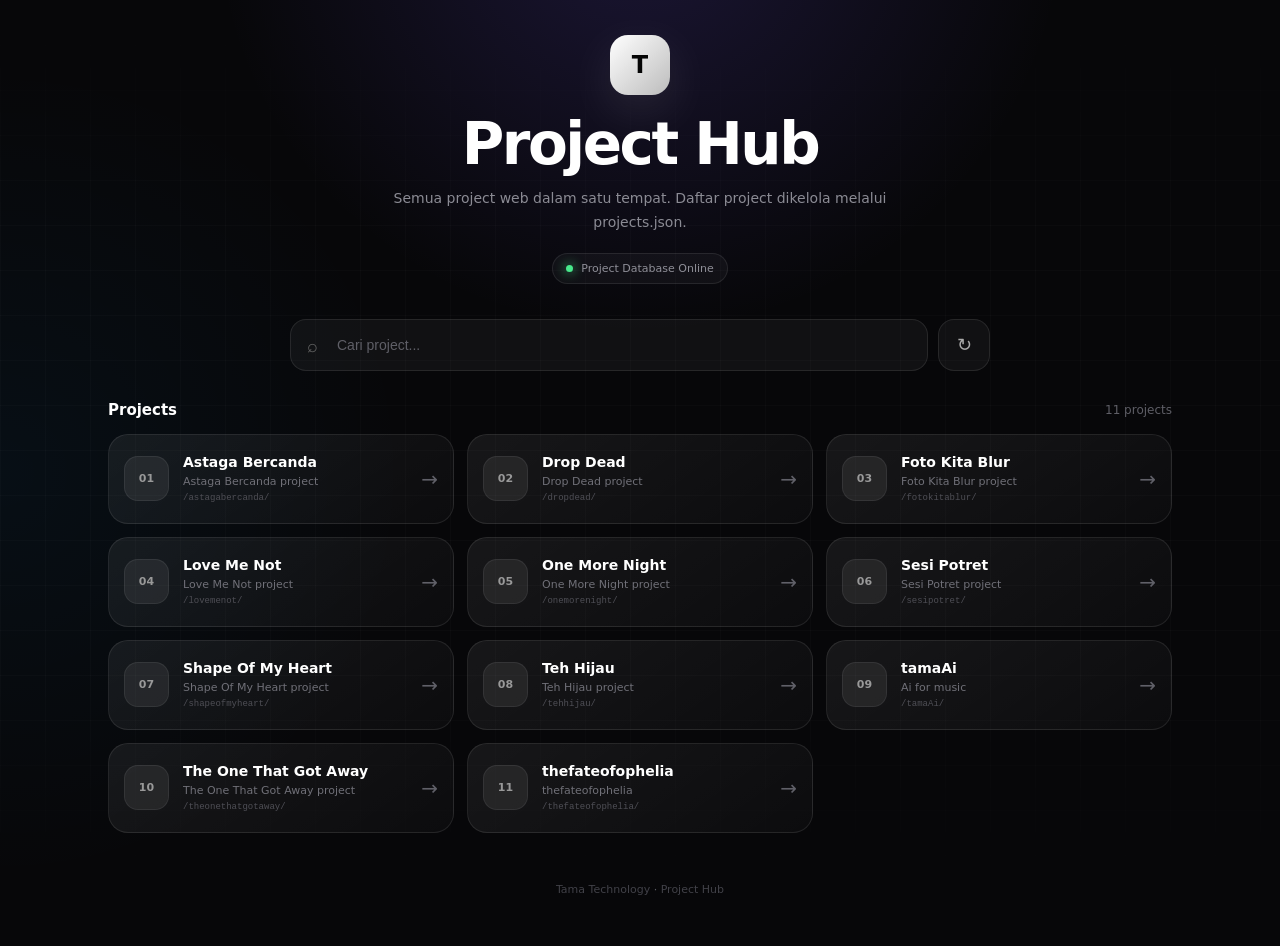
==== commit 7d14b17c: "Update" ====
--- a/index.html
+++ b/index.html
@@ -1,6 +1,8 @@
 <!DOCTYPE html>
 <html lang="id">
+
 <head>
+
   <meta charset="UTF-8">
 
   <meta
@@ -8,17 +10,17 @@
     content="width=device-width, initial-scale=1.0"
   >
 
-  <title>Tama Project Hub</title>
-
   <meta
     name="theme-color"
-    content="#08080a"
+    content="#070709"
   >
 
   <meta
     name="description"
-    content="Tama Project Hub - Collection of web projects"
+    content="Tama Project Hub"
   >
+
+  <title>Tama Project Hub</title>
 
   <style>
 
@@ -30,13 +32,23 @@
 
     :root {
       --bg: #070709;
-      --card: rgba(255,255,255,.055);
-      --card-hover: rgba(255,255,255,.085);
-      --border: rgba(255,255,255,.09);
-      --border-hover: rgba(255,255,255,.2);
-
-      --text: #ffffff;
+
+      --card:
+        rgba(255,255,255,.055);
+
+      --card-hover:
+        rgba(255,255,255,.085);
+
+      --border:
+        rgba(255,255,255,.09);
+
+      --border-hover:
+        rgba(255,255,255,.2);
+
+      --text: #fff;
+
       --muted: #8b8b94;
+
       --muted-2: #5e5e66;
 
       --success: #48e88b;
@@ -47,11 +59,11 @@
     }
 
     body {
+
       min-height: 100vh;
 
       font-family:
         Inter,
-        ui-sans-serif,
         system-ui,
         -apple-system,
         BlinkMacSystemFont,
@@ -61,38 +73,44 @@
       color: var(--text);
 
       background:
+
         radial-gradient(
           circle at 50% -10%,
-          rgba(120, 90, 255, .18),
+          rgba(120,90,255,.18),
           transparent 35%
         ),
+
         radial-gradient(
           circle at 0% 50%,
-          rgba(0, 160, 255, .05),
+          rgba(0,160,255,.05),
           transparent 30%
         ),
+
         var(--bg);
 
       overflow-x: hidden;
-    }
-
-    /* =========================
-       BACKGROUND
-    ========================= */
+
+    }
+
+    /* GRID BACKGROUND */
 
     body::before {
+
       content: "";
 
       position: fixed;
+
       inset: 0;
 
       pointer-events: none;
 
       background-image:
+
         linear-gradient(
           rgba(255,255,255,.018) 1px,
           transparent 1px
         ),
+
         linear-gradient(
           90deg,
           rgba(255,255,255,.018) 1px,
@@ -111,35 +129,38 @@
         );
 
       z-index: -1;
-    }
-
-    /* =========================
-       CONTAINER
-    ========================= */
+
+    }
+
+    /* CONTAINER */
 
     .container {
-      width: min(1100px, 100%);
+
+      width:
+        min(1100px,100%);
 
       margin: auto;
 
       padding:
         35px 18px 50px;
-    }
-
-    /* =========================
-       HEADER
-    ========================= */
+
+    }
+
+    /* HEADER */
 
     header {
+
       text-align: center;
 
       margin-bottom: 35px;
 
       animation:
         fadeUp .7s ease both;
+
     }
 
     .logo {
+
       width: 60px;
       height: 60px;
 
@@ -147,56 +168,66 @@
         0 auto 20px;
 
       display: grid;
+
       place-items: center;
 
       border-radius: 18px;
-
-      color: #050505;
 
       background:
         linear-gradient(
           135deg,
-          #ffffff,
+          #fff,
           #bcbcbc
         );
 
+      color: #050505;
+
       font-size: 24px;
+
       font-weight: 800;
 
       box-shadow:
-        0 15px 50px rgba(255,255,255,.1);
+        0 15px 50px
+        rgba(255,255,255,.1);
+
     }
 
     h1 {
+
       font-size:
-        clamp(34px, 8vw, 58px);
+        clamp(34px,8vw,58px);
 
       line-height: 1;
 
-      letter-spacing: -2.5px;
+      letter-spacing:
+        -2.5px;
+
     }
 
     .subtitle {
+
       max-width: 550px;
 
       margin:
         14px auto 0;
 
-      color: var(--muted);
+      color:
+        var(--muted);
 
       font-size: 14px;
 
       line-height: 1.7;
-    }
-
-    /* =========================
-       STATUS
-    ========================= */
+
+    }
+
+    /* STATUS */
 
     .status {
+
       display: inline-flex;
 
       align-items: center;
+
       gap: 8px;
 
       margin-top: 18px;
@@ -212,28 +243,33 @@
       background:
         rgba(255,255,255,.035);
 
-      color: #8f8f98;
+      color:
+        #8f8f98;
 
       font-size: 11px;
+
     }
 
     .status-dot {
+
       width: 7px;
       height: 7px;
 
       border-radius: 50%;
 
-      background: var(--success);
+      background:
+        var(--success);
 
       box-shadow:
-        0 0 12px var(--success);
-    }
-
-    /* =========================
-       SEARCH AREA
-    ========================= */
+        0 0 12px
+        var(--success);
+
+    }
+
+    /* TOOLS */
 
     .tools {
+
       display: flex;
 
       align-items: center;
@@ -245,20 +281,22 @@
       margin:
         0 auto 30px;
 
-      animation:
-        fadeUp .7s .1s ease both;
     }
 
     .search-wrapper {
+
       position: relative;
 
       flex: 1;
+
     }
 
     .search-icon {
+
       position: absolute;
 
       left: 17px;
+
       top: 50%;
 
       transform:
@@ -269,10 +307,13 @@
       font-size: 18px;
 
       pointer-events: none;
+
     }
 
     #search {
+
       width: 100%;
+
       height: 52px;
 
       padding:
@@ -285,14 +326,15 @@
 
       outline: none;
 
-      color: white;
-
       background:
         rgba(255,255,255,.045);
 
+      color: white;
+
       font-size: 14px;
 
       transition: .25s;
+
     }
 
     #search::placeholder {
@@ -300,27 +342,26 @@
     }
 
     #search:focus {
+
       border-color:
         rgba(255,255,255,.22);
 
       background:
         rgba(255,255,255,.065);
 
-      box-shadow:
-        0 0 30px rgba(255,255,255,.035);
-    }
-
-    /* =========================
-       REFRESH
-    ========================= */
+    }
+
+    /* REFRESH */
 
     .refresh {
+
       width: 52px;
       height: 52px;
 
       flex-shrink: 0;
 
       display: grid;
+
       place-items: center;
 
       border:
@@ -338,77 +379,72 @@
       cursor: pointer;
 
       transition: .25s;
+
     }
 
     .refresh:hover {
+
       color: white;
 
       border-color:
-        rgba(255,255,255,.22);
+        var(--border-hover);
 
       background:
         rgba(255,255,255,.075);
 
       transform:
         rotate(15deg);
-    }
-
-    .refresh:active {
-      transform:
-        scale(.94)
-        rotate(30deg);
-    }
-
-    .refresh.loading {
-      animation:
-        spin 1s linear infinite;
-    }
-
-    /* =========================
-       SECTION HEADER
-    ========================= */
+
+    }
+
+    /* SECTION */
 
     .section-header {
+
       display: flex;
 
       justify-content: space-between;
+
       align-items: center;
 
       margin-bottom: 15px;
 
-      animation:
-        fadeUp .7s .15s ease both;
     }
 
     .section-title {
+
       font-size: 15px;
+
       font-weight: 600;
+
     }
 
     .project-count {
-      color: var(--muted-2);
+
+      color:
+        var(--muted-2);
 
       font-size: 12px;
-    }
-
-    /* =========================
-       PROJECT GRID
-    ========================= */
+
+    }
+
+    /* GRID */
 
     .projects {
+
       display: grid;
 
       grid-template-columns:
-        repeat(2, minmax(0, 1fr));
+        repeat(2,minmax(0,1fr));
 
       gap: 13px;
-    }
-
-    /* =========================
-       PROJECT CARD
-    ========================= */
+
+    }
+
+    /* CARD */
 
     .project {
+
       position: relative;
 
       display: flex;
@@ -440,37 +476,18 @@
       overflow: hidden;
 
       transition:
-        transform .25s ease,
-        border-color .25s ease,
-        background .25s ease,
-        box-shadow .25s ease;
+        transform .25s,
+        border-color .25s,
+        background .25s,
+        box-shadow .25s;
 
       animation:
         fadeUp .45s ease both;
-    }
-
-    .project::before {
-      content: "";
-
-      position: absolute;
-
-      inset: 0;
-
-      background:
-        radial-gradient(
-          circle at 0% 0%,
-          rgba(255,255,255,.09),
-          transparent 38%
-        );
-
-      opacity: 0;
-
-      transition: .3s;
-
-      pointer-events: none;
+
     }
 
     .project:hover {
+
       transform:
         translateY(-4px);
 
@@ -485,25 +502,21 @@
         );
 
       box-shadow:
-        0 18px 45px rgba(0,0,0,.35);
-    }
-
-    .project:hover::before {
-      opacity: 1;
+        0 18px 45px
+        rgba(0,0,0,.35);
+
     }
 
     .project:active {
+
       transform:
         scale(.98);
-    }
-
-    /* =========================
-       NUMBER
-    ========================= */
+
+    }
+
+    /* NUMBER */
 
     .number {
-      position: relative;
-      z-index: 1;
 
       width: 45px;
       height: 45px;
@@ -511,10 +524,12 @@
       flex-shrink: 0;
 
       display: grid;
+
       place-items: center;
 
       border:
-        1px solid rgba(255,255,255,.07);
+        1px solid
+        rgba(255,255,255,.07);
 
       border-radius: 14px;
 
@@ -524,78 +539,96 @@
       color: #999;
 
       font-size: 11px;
+
       font-weight: 600;
-    }
-
-    /* =========================
-       INFO
-    ========================= */
+
+    }
+
+    /* INFO */
 
     .info {
-      position: relative;
-      z-index: 1;
 
       min-width: 0;
 
       flex: 1;
+
     }
 
     .name {
+
       overflow: hidden;
 
       color: white;
 
       font-size: 14px;
+
       font-weight: 600;
 
       white-space: nowrap;
 
       text-overflow: ellipsis;
+
+    }
+
+    .description {
+
+      margin-top: 5px;
+
+      overflow: hidden;
+
+      color: #707078;
+
+      font-size: 11px;
+
+      white-space: nowrap;
+
+      text-overflow: ellipsis;
+
     }
 
     .path {
-      margin-top: 6px;
+
+      margin-top: 5px;
 
       overflow: hidden;
 
-      color: #62626a;
+      color: #4f4f56;
 
       font-family: monospace;
 
-      font-size: 10px;
+      font-size: 9px;
 
       white-space: nowrap;
 
       text-overflow: ellipsis;
-    }
-
-    /* =========================
-       ARROW
-    ========================= */
+
+    }
+
+    /* ARROW */
 
     .arrow {
-      position: relative;
-      z-index: 1;
 
       color: #606068;
 
       font-size: 20px;
 
       transition: .25s;
+
     }
 
     .project:hover .arrow {
+
       color: white;
 
       transform:
         translateX(4px);
-    }
-
-    /* =========================
-       LOADING
-    ========================= */
+
+    }
+
+    /* LOADING */
 
     .loading {
+
       grid-column:
         1 / -1;
 
@@ -606,9 +639,11 @@
       color: #666;
 
       font-size: 13px;
+
     }
 
     .loader {
+
       width: 28px;
       height: 28px;
 
@@ -616,22 +651,22 @@
         0 auto 15px;
 
       border:
-        2px solid rgba(255,255,255,.1);
-
-      border-top-color:
-        white;
+        2px solid
+        rgba(255,255,255,.1);
+
+      border-top-color: white;
 
       border-radius: 50%;
 
       animation:
         spin .8s linear infinite;
-    }
-
-    /* =========================
-       EMPTY
-    ========================= */
+
+    }
+
+    /* EMPTY */
 
     .empty {
+
       grid-column:
         1 / -1;
 
@@ -642,21 +677,23 @@
       color: #666;
 
       font-size: 13px;
+
     }
 
     .empty-icon {
+
       margin-bottom: 12px;
 
       font-size: 30px;
 
       opacity: .5;
-    }
-
-    /* =========================
-       ERROR
-    ========================= */
+
+    }
+
+    /* ERROR */
 
     .error {
+
       grid-column:
         1 / -1;
 
@@ -665,7 +702,8 @@
       text-align: center;
 
       border:
-        1px solid rgba(255,80,80,.12);
+        1px solid
+        rgba(255,80,80,.12);
 
       border-radius: 18px;
 
@@ -675,17 +713,21 @@
       color: #a87878;
 
       font-size: 13px;
+
     }
 
     .error strong {
+
       display: block;
 
       margin-bottom: 7px;
 
       color: #d09090;
+
     }
 
     .retry {
+
       margin-top: 15px;
 
       padding:
@@ -702,17 +744,13 @@
       color: #aaa;
 
       cursor: pointer;
-    }
-
-    .retry:hover {
-      color: white;
-    }
-
-    /* =========================
-       FOOTER
-    ========================= */
+
+    }
+
+    /* FOOTER */
 
     footer {
+
       margin-top: 50px;
 
       text-align: center;
@@ -720,30 +758,33 @@
       color: #414148;
 
       font-size: 11px;
+
     }
 
     footer span {
       color: #5b5b63;
     }
 
-    /* =========================
-       ANIMATION
-    ========================= */
+    /* ANIMATION */
 
     @keyframes fadeUp {
 
       from {
+
         opacity: 0;
 
         transform:
           translateY(14px);
+
       }
 
       to {
+
         opacity: 1;
 
         transform:
           translateY(0);
+
       }
 
     }
@@ -751,21 +792,23 @@
     @keyframes spin {
 
       to {
+
         transform:
           rotate(360deg);
+
       }
 
     }
 
-    /* =========================
-       RESPONSIVE
-    ========================= */
+    /* RESPONSIVE */
 
     @media (min-width: 900px) {
 
       .projects {
+
         grid-template-columns:
-          repeat(3, minmax(0, 1fr));
+          repeat(3,minmax(0,1fr));
+
       }
 
     }
@@ -773,36 +816,37 @@
     @media (max-width: 600px) {
 
       .container {
+
         padding:
           28px 14px 40px;
+
       }
 
-      .tools {
-        gap: 8px;
+      .projects {
+
+        grid-template-columns: 1fr;
+
       }
 
-      .projects {
-        grid-template-columns:
-          1fr;
+      h1 {
+
+        letter-spacing:
+          -1.5px;
+
       }
 
-      h1 {
-        letter-spacing: -1.5px;
-      }
-
-      .project {
-        min-height: 84px;
-      }
-
     }
 
   </style>
 
 </head>
 
+
 <body>
 
+
   <main class="container">
+
 
     <!-- HEADER -->
 
@@ -818,21 +862,21 @@
 
       <p class="subtitle">
         Semua project web dalam satu tempat.
-        Daftar project diperbarui otomatis dari GitHub.
+        Daftar project dikelola melalui projects.json.
       </p>
 
       <div class="status">
 
         <span class="status-dot"></span>
 
-        GitHub Connected
+        Project Database Online
 
       </div>
 
     </header>
 
 
-    <!-- SEARCH + REFRESH -->
+    <!-- SEARCH -->
 
     <div class="tools">
 
@@ -851,11 +895,11 @@
 
       </div>
 
+
       <button
         id="refresh"
         class="refresh"
-        type="button"
-        title="Refresh project"
+        title="Refresh"
       >
         ↻
       </button>
@@ -892,7 +936,7 @@
 
         <div class="loader"></div>
 
-        Mengambil project dari GitHub...
+        Memuat projects.json...
 
       </div>
 
@@ -906,168 +950,85 @@
       Tama Technology
       <span>·</span>
       Project Hub
-      <span>·</span>
-      GitHub
 
     </footer>
 
+
   </main>
 
 
   <script>
 
-    /* =====================================================
-       GITHUB CONFIGURATION
-       =====================================================
-
-       GANTI 2 BAGIAN INI
-
-       GITHUB_OWNER
-       = username GitHub kamu
-
-       GITHUB_REPO
-       = nama repository kamu
-
-       Contoh:
-
-       const GITHUB_OWNER = "tama-technology17";
-       const GITHUB_REPO = "TamaProjects";
-
-    ===================================================== */
-
-
-    const GITHUB_OWNER =
-      "tama-technology17";
-
-    const GITHUB_REPO =
-      "TamaMusic";
-
-
-    /*
-       Branch yang digunakan.
-
-       Biasanya:
-       main
-
-       Kalau repository kamu memakai master,
-       ubah menjadi:
-
-       "master"
-    */
-
-    const GITHUB_BRANCH =
-      "main";
-
-
-    /*
-       Folder root tempat project berada.
-
-       Kalau project langsung di root:
-
-       ""
-
-       Kalau project berada di folder:
-
-       "projects"
-    */
-
-    const PROJECT_ROOT =
-      "";
-
-
-    /* =====================================================
+    /* =========================================
+       CONFIG
+    ========================================= */
+
+    const PROJECT_FILE =
+      "./projects.json";
+
+
+    /* =========================================
        ELEMENTS
-    ===================================================== */
+    ========================================= */
 
     const projectContainer =
-      document.getElementById("projects");
+      document.getElementById(
+        "projects"
+      );
 
     const searchInput =
-      document.getElementById("search");
+      document.getElementById(
+        "search"
+      );
 
     const countElement =
-      document.getElementById("count");
+      document.getElementById(
+        "count"
+      );
 
     const refreshButton =
-      document.getElementById("refresh");
-
-
-    /* =====================================================
+      document.getElementById(
+        "refresh"
+      );
+
+
+    /* =========================================
        STATE
-    ===================================================== */
-
-    let allProjects = [];
-
-
-    /* =====================================================
-       GITHUB API
-    ===================================================== */
-
-    function getApiUrl() {
-
-      const path =
-        PROJECT_ROOT
-          ? `/${PROJECT_ROOT}`
-          : "";
-
-      return (
-        `https://api.github.com/repos/` +
-        `${encodeURIComponent(GITHUB_OWNER)}/` +
-        `${encodeURIComponent(GITHUB_REPO)}` +
-        `/contents${path}` +
-        `?ref=${encodeURIComponent(GITHUB_BRANCH)}`
-      );
-
-    }
-
-
-    /* =====================================================
-       LOAD PROJECTS
-    ===================================================== */
+    ========================================= */
+
+    let projects = [];
+
+
+    /* =========================================
+       LOAD JSON
+    ========================================= */
 
     async function loadProjects() {
 
       setLoading(true);
 
+
       try {
 
-        validateConfig();
+        /*
+          Cache busting.
+
+          Browser tetap mengambil
+          projects.json terbaru.
+        */
+
+        const url =
+          `${PROJECT_FILE}?t=${Date.now()}`;
+
 
         const response =
-          await fetch(
-            getApiUrl(),
-            {
-              headers: {
-                "Accept":
-                  "application/vnd.github+json"
-              },
-
-              cache: "no-store"
-            }
-          );
+          await fetch(url);
 
 
         if (!response.ok) {
 
-          if (response.status === 404) {
-
-            throw new Error(
-              "Repository atau branch tidak ditemukan."
-            );
-
-          }
-
-          if (response.status === 403) {
-
-            throw new Error(
-              "GitHub API rate limit tercapai. " +
-              "Coba lagi beberapa saat."
-            );
-
-          }
-
           throw new Error(
-            `GitHub API error: ${response.status}`
+            `projects.json tidak ditemukan (${response.status})`
           );
 
         }
@@ -1077,109 +1038,38 @@
           await response.json();
 
 
-        if (!Array.isArray(data)) {
+        if (
+          !data ||
+          !Array.isArray(
+            data.projects
+          )
+        ) {
 
           throw new Error(
-            "Response GitHub tidak valid."
+            "Format projects.json tidak valid."
           );
 
         }
 
 
-        /*
-          GitHub Contents API memberikan:
-
-          file
-          directory
-
-          Kita hanya mengambil directory.
-        */
-
-        const directories =
-          data.filter(
-            item =>
-              item.type === "dir"
-          );
-
-
-        /*
-          Untuk memastikan folder benar-benar
-          merupakan project, kita cek apakah
-          folder tersebut mempunyai index.html.
-        */
-
-        const checkedProjects =
-          await Promise.all(
-
-            directories.map(
-              async folder => {
-
-                const valid =
-                  await hasIndexHtml(
-                    folder.path
-                  );
-
-                if (!valid) {
-                  return null;
-                }
-
-
-                return {
-
-                  name:
-                    folder.name,
-
-                  path:
-                    folder.path,
-
-                  url:
-                    createProjectUrl(
-                      folder.path
-                    ),
-
-                  githubUrl:
-                    folder.html_url
-
-                };
-
-              }
-            )
-
-          );
-
-
-        allProjects =
-          checkedProjects
-            .filter(Boolean)
-            .sort(
-              (a, b) =>
-                a.name.localeCompare(
-                  b.name,
-                  undefined,
-                  {
-                    numeric: true,
-                    sensitivity: "base"
-                  }
-                )
-            );
+        projects =
+          data.projects;
 
 
         renderProjects(
-          allProjects
+          projects
         );
 
 
       } catch (error) {
 
-        console.error(
-          "Project Hub Error:",
-          error
-        );
+        console.error(error);
 
         showError(
           error.message
         );
 
+
       } finally {
 
         setLoading(false);
@@ -1189,92 +1079,19 @@
     }
 
 
-    /* =====================================================
-       CHECK INDEX.HTML
-    ===================================================== */
-
-    async function hasIndexHtml(
-      folderPath
+    /* =========================================
+       RENDER PROJECTS
+    ========================================= */
+
+    function renderProjects(
+      list
     ) {
 
-      const url =
-        `https://api.github.com/repos/` +
-        `${encodeURIComponent(GITHUB_OWNER)}/` +
-        `${encodeURIComponent(GITHUB_REPO)}` +
-        `/contents/` +
-        `${folderPath}/index.html` +
-        `?ref=${encodeURIComponent(GITHUB_BRANCH)}`;
-
-
-      try {
-
-        const response =
-          await fetch(
-            url,
-            {
-              headers: {
-                "Accept":
-                  "application/vnd.github+json"
-              },
-
-              cache: "no-store"
-            }
-          );
-
-
-        return response.ok;
-
-      } catch {
-
-        return false;
-
-      }
-
-    }
-
-
-    /* =====================================================
-       CREATE PROJECT URL
-    ===================================================== */
-
-    function createProjectUrl(
-      folderPath
-    ) {
-
-      /*
-        Karena Vercel akan melayani folder
-        sebagai static directory:
-
-        /folder-name/
-      */
-
-      const encodedPath =
-        folderPath
-          .split("/")
-          .map(
-            part =>
-              encodeURIComponent(part)
-          )
-          .join("/");
-
-
-      return `/${encodedPath}/`;
-
-    }
-
-
-    /* =====================================================
-       RENDER
-    ===================================================== */
-
-    function renderProjects(
-      projects
-    ) {
-
-      if (!projects.length) {
+      if (!list.length) {
 
         countElement.textContent =
           "0 projects";
+
 
         projectContainer.innerHTML = `
 
@@ -1284,7 +1101,7 @@
               📂
             </div>
 
-            Belum ada project yang ditemukan.
+            Belum ada project.
 
           </div>
 
@@ -1296,19 +1113,20 @@
 
 
       countElement.textContent =
-        `${projects.length} project` +
+        `${list.length} project` +
         (
-          projects.length !== 1
+          list.length !== 1
             ? "s"
             : ""
         );
 
 
       projectContainer.innerHTML =
-        projects
+
+        list
           .map(
-            (project, index) =>
-              createCard(
+            (project,index) =>
+              createProjectCard(
                 project,
                 index
               )
@@ -1318,34 +1136,46 @@
     }
 
 
-    /* =====================================================
-       CREATE CARD
-    ===================================================== */
-
-    function createCard(
+    /* =========================================
+       PROJECT CARD
+    ========================================= */
+
+    function createProjectCard(
       project,
       index
     ) {
 
       const number =
         String(index + 1)
-          .padStart(2, "0");
+          .padStart(2,"0");
 
 
       const title =
-        formatProjectName(
+        project.title ||
+        formatName(
           project.name
         );
 
 
+      const description =
+        project.description ||
+        "Web Project";
+
+
+      const url =
+        project.url ||
+        `/${project.name}/`;
+
+
       return `
 
         <a
           class="project"
-          href="${escapeHTML(
-            project.url
-          )}"
-          style="animation-delay:${index * 35}ms"
+          href="${escapeHTML(url)}"
+          style="
+            animation-delay:
+            ${index * 35}ms
+          "
         >
 
           <div class="number">
@@ -1364,10 +1194,19 @@
             </div>
 
 
+            <div class="description">
+
+              ${escapeHTML(
+                description
+              )}
+
+            </div>
+
+
             <div class="path">
 
               /${escapeHTML(
-                project.path
+                project.name
               )}/
 
             </div>
@@ -1388,16 +1227,16 @@
     }
 
 
-    /* =====================================================
+    /* =========================================
        SEARCH
-    ===================================================== */
+    ========================================= */
 
     searchInput.addEventListener(
       "input",
-      () => {
+      function() {
 
         const keyword =
-          searchInput.value
+          this.value
             .trim()
             .toLowerCase();
 
@@ -1405,7 +1244,7 @@
         if (!keyword) {
 
           renderProjects(
-            allProjects
+            projects
           );
 
           return;
@@ -1414,22 +1253,48 @@
 
 
         const filtered =
-          allProjects.filter(
+          projects.filter(
             project => {
 
               const name =
-                project.name
+                (
+                  project.name || ""
+                )
                   .toLowerCase();
 
+
               const title =
-                formatProjectName(
-                  project.name
-                ).toLowerCase();
+                (
+                  project.title || ""
+                )
+                  .toLowerCase();
+
+
+              const description =
+                (
+                  project.description || ""
+                )
+                  .toLowerCase();
 
 
               return (
-                name.includes(keyword) ||
-                title.includes(keyword)
+
+                name.includes(
+                  keyword
+                )
+
+                ||
+
+                title.includes(
+                  keyword
+                )
+
+                ||
+
+                description.includes(
+                  keyword
+                )
+
               );
 
             }
@@ -1444,56 +1309,58 @@
     );
 
 
-    /* =====================================================
+    /* =========================================
        REFRESH
-    ===================================================== */
+    ========================================= */
 
     refreshButton.addEventListener(
       "click",
-      () => {
-
-        loadProjects();
-
-      }
+      loadProjects
     );
 
 
-    /* =====================================================
+    /* =========================================
        LOADING
-    ===================================================== */
+    ========================================= */
 
     function setLoading(
       loading
     ) {
 
-      refreshButton.classList.toggle(
-        "loading",
-        loading
+      if (!loading) {
+
+        refreshButton.classList.remove(
+          "loading"
+        );
+
+        return;
+
+      }
+
+
+      refreshButton.classList.add(
+        "loading"
       );
 
 
-      if (loading) {
-
-        projectContainer.innerHTML = `
-
-          <div class="loading">
-
-            <div class="loader"></div>
-
-            Mengambil project dari GitHub...
-
-          </div>
-
-        `;
-
-      }
-
-    }
-
-
-    /* =====================================================
+      projectContainer.innerHTML = `
+
+        <div class="loading">
+
+          <div class="loader"></div>
+
+          Memuat projects.json...
+
+        </div>
+
+      `;
+
+    }
+
+
+    /* =========================================
        ERROR
-    ===================================================== */
+    ========================================= */
 
     function showError(
       message
@@ -1508,7 +1375,7 @@
         <div class="error">
 
           <strong>
-            Gagal mengambil project
+            Gagal memuat project
           </strong>
 
           ${escapeHTML(message)}
@@ -1529,15 +1396,15 @@
     }
 
 
-    /* =====================================================
+    /* =========================================
        FORMAT NAME
-    ===================================================== */
-
-    function formatProjectName(
+    ========================================= */
+
+    function formatName(
       name
     ) {
 
-      return name
+      return String(name)
 
         .replace(
           /[-_]+/g,
@@ -1565,9 +1432,9 @@
     }
 
 
-    /* =====================================================
+    /* =========================================
        ESCAPE HTML
-    ===================================================== */
+    ========================================= */
 
     function escapeHTML(
       value
@@ -1603,46 +1470,15 @@
     }
 
 
-    /* =====================================================
-       VALIDATE CONFIG
-    ===================================================== */
-
-    function validateConfig() {
-
-      if (
-        GITHUB_OWNER ===
-        "USERNAME_GITHUB_KAMU"
-      ) {
-
-        throw new Error(
-          "Ganti GITHUB_OWNER dengan username GitHub kamu."
-        );
-
-      }
-
-
-      if (
-        GITHUB_REPO ===
-        "NAMA_REPOSITORY_KAMU"
-      ) {
-
-        throw new Error(
-          "Ganti GITHUB_REPO dengan nama repository kamu."
-        );
-
-      }
-
-    }
-
-
-    /* =====================================================
+    /* =========================================
        START
-    ===================================================== */
+    ========================================= */
 
     loadProjects();
 
   </script>
 
+
 </body>
 
 </html>
